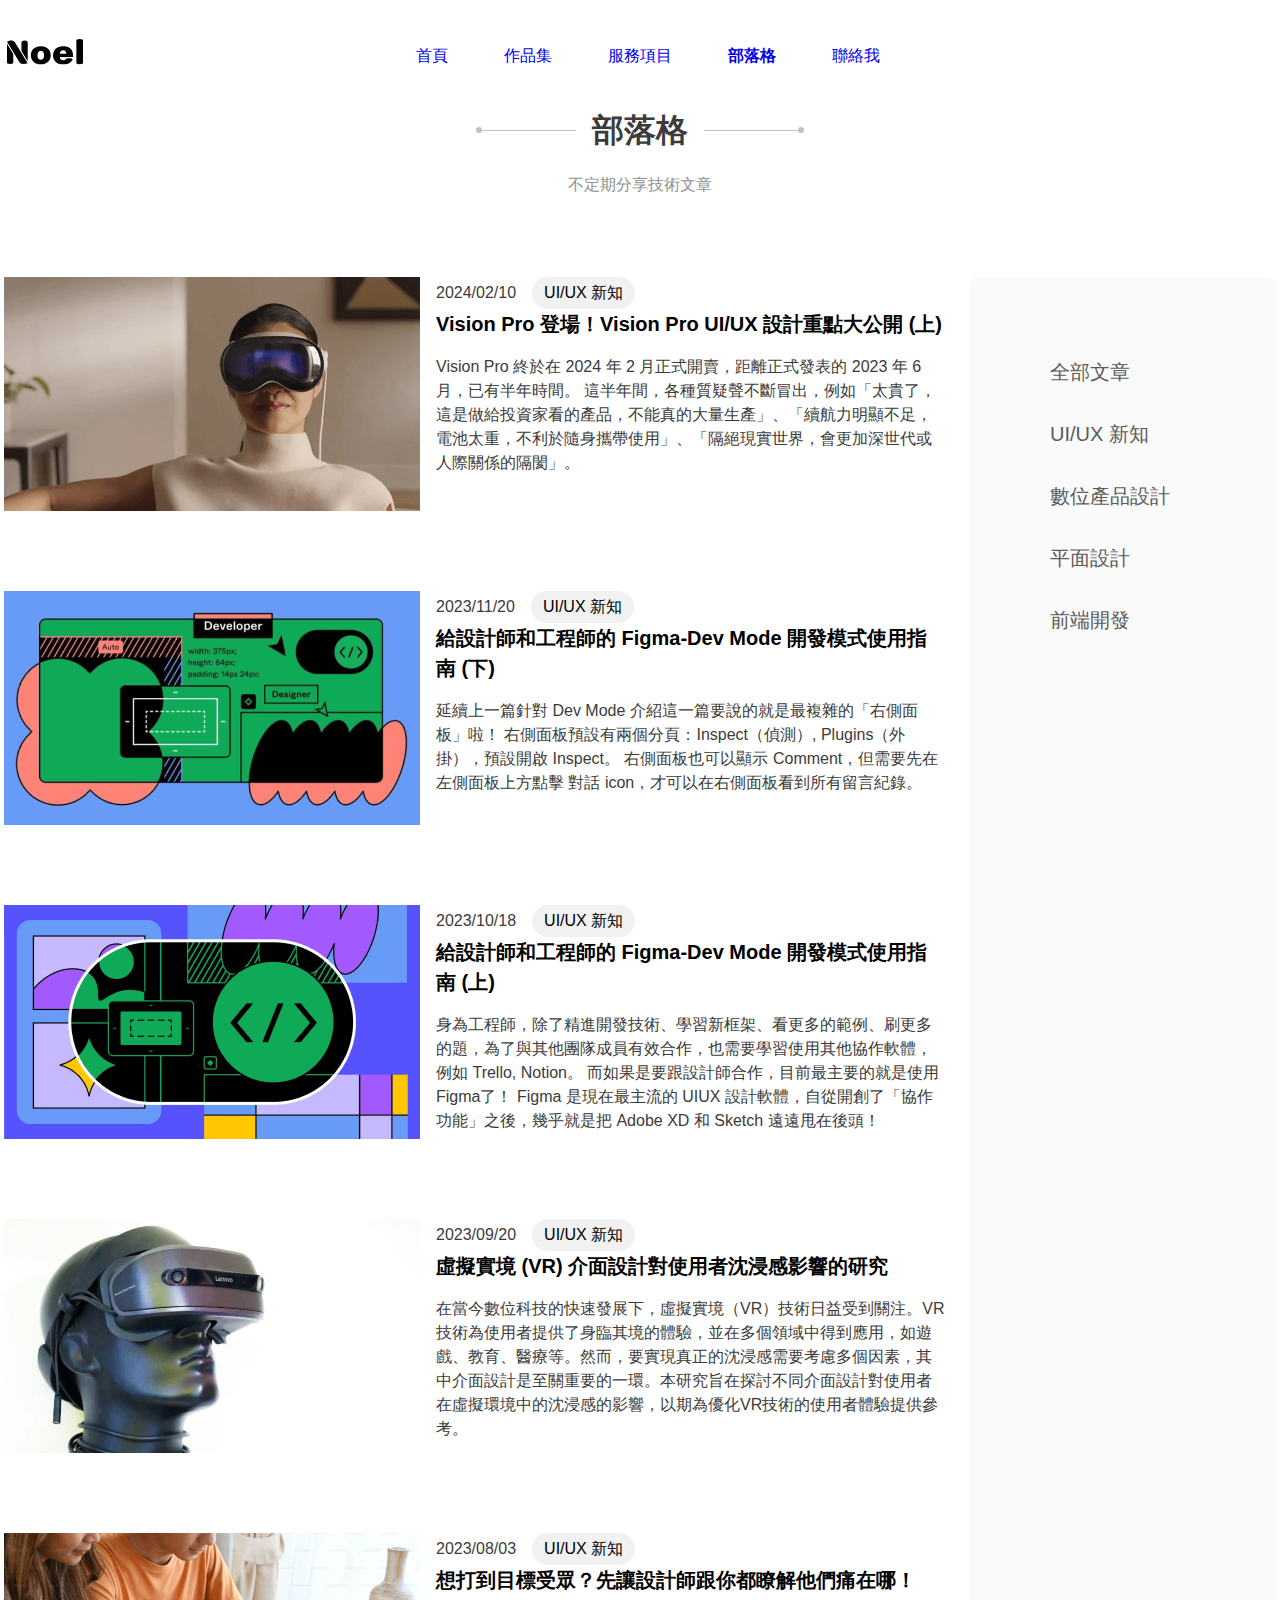
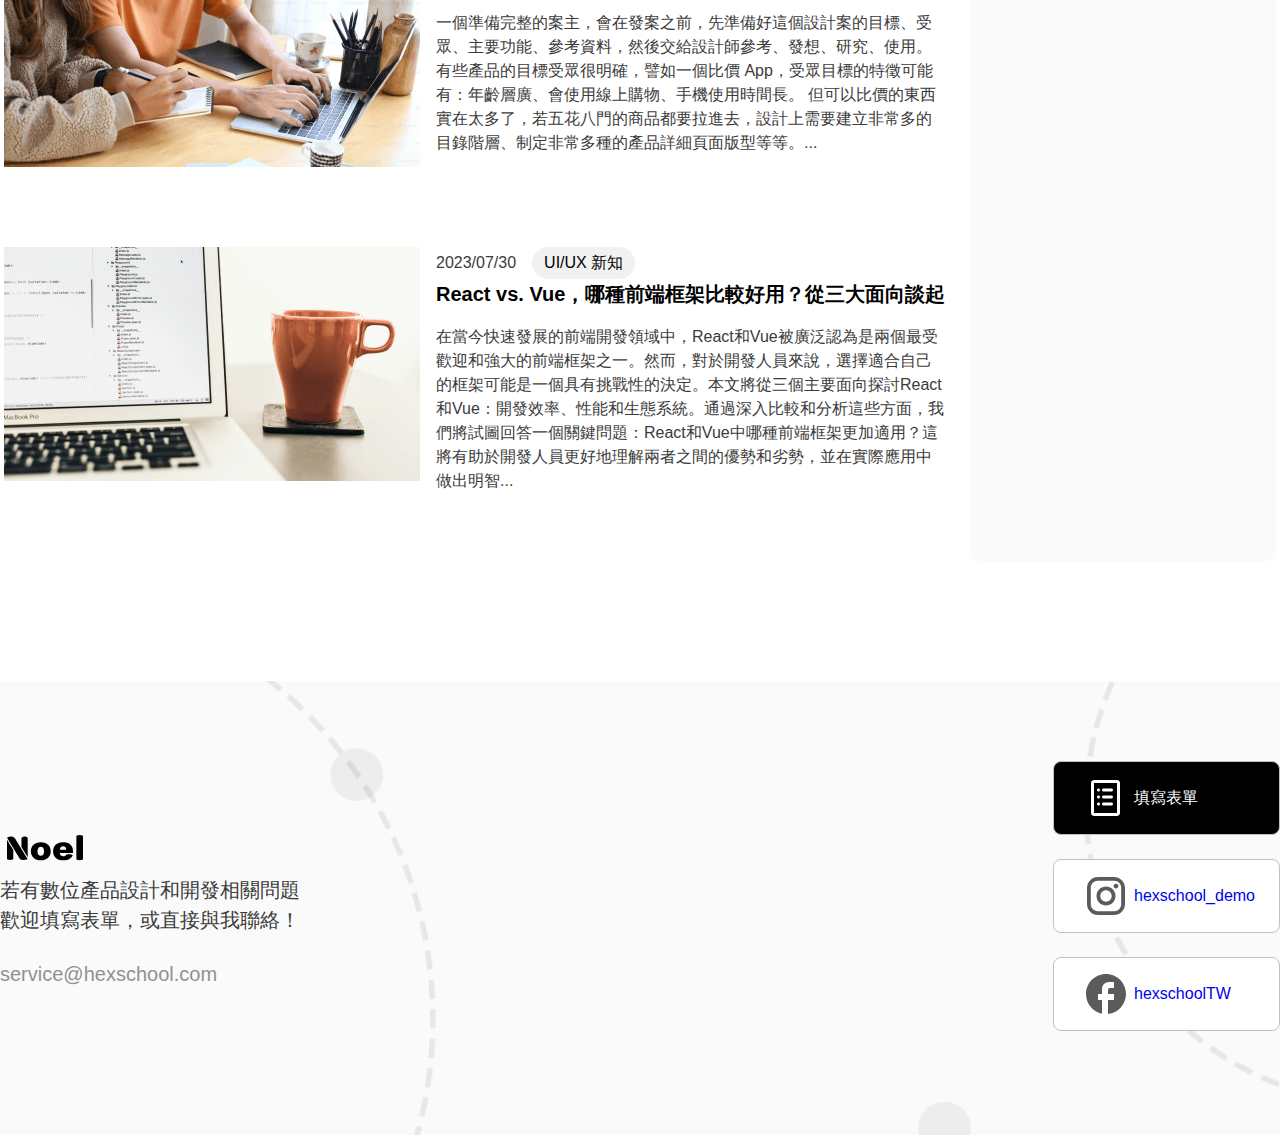
==== blog.html @ c7ad2900 "init" ====
<!DOCTYPE html>
<html lang="en">
  <head>
    <meta charset="UTF-8" />
    <meta name="viewport" content="width=device-width, initial-scale=1.0" />
    <link
      rel="stylesheet"
      href="https://fonts.googleapis.com/icon?family=Material+Icons"
    />
    <link rel="stylesheet" href="./styles/blog.css" />
    <title>2024 web camp</title>
  </head>
  <body>
    <header class="container">
      <nav class="navbar">
        <a class="logo" href="#"><img src="./images/logo.svg" alt="logo" /></a>
        <input type="checkbox" name="" id="menu-control" class="menu-control" />
        <label for="menu-control" class="menu-btn">
          <span class="material-icons menu-icon open">menu</span>
          <span class="material-icons menu-icon close">close</span>
        </label>

        <ul class="navbar-nav close">
          <li class="nav-item">
            <span class="border_corner border-corner-top-left"></span>
            <span class="border_corner border-corner-top-right"></span>
            <span class="border_corner border-corner-bottom-left"></span>
            <span class="border_corner border-corner-bottom-right"></span>
            <a id="navlink" class="nav-link" href="/">首頁</a>
          </li>
          <li class="nav-item">
            <span class="border_corner border-corner-top-left"></span>
            <span class="border_corner border-corner-top-right"></span>
            <span class="border_corner border-corner-bottom-left"></span>
            <span class="border_corner border-corner-bottom-right"></span>
            <a id="navlink" class="nav-link" href="/collection.html">作品集</a>
          </li>
          <li class="nav-item">
            <span class="border_corner border-corner-top-left"></span>
            <span class="border_corner border-corner-top-right"></span>
            <span class="border_corner border-corner-bottom-left"></span>
            <span class="border_corner border-corner-bottom-right"></span>
            <a id="navlink" class="nav-link" href="/services.html">服務項目</a>
          </li>
          <li class="nav-item">
            <span class="border_corner border-corner-top-left"></span>
            <span class="border_corner border-corner-top-right"></span>
            <span class="border_corner border-corner-bottom-left"></span>
            <span class="border_corner border-corner-bottom-right"></span>
            <a id="navlink" class="nav-link active" href="/blog.html">部落格</a>
          </li>
          <li class="nav-item">
            <span class="border_corner border-corner-top-left"></span>
            <span class="border_corner border-corner-top-right"></span>
            <span class="border_corner border-corner-bottom-left"></span>
            <span class="border_corner border-corner-bottom-right"></span>
            <a id="navlink" class="nav-link" href="/contact.html">聯絡我</a>
          </li>
        </ul>
      </nav>
    </header>
    <div class="container">
      <div class="blogTitle">
        <div class="title-lg">
          <div class="dot"></div>
          <div class="line94"></div>
          <h2>部落格</h2>
          <div class="line94"></div>
          <div class="dot"></div>
        </div>
        <p class="fs-6">不定期分享技術文章</p>
      </div>
      <div class="blogItem">
        <ul class="blogs">
          <li class="blogCard">
            <img src="/images/article-image1.png" alt="article1" />

            <div class="blogDesc">
              <div class="blogtag">
                <span class="fs-6">2024/02/10</span>
                <p class="tag">UI/UX 新知</p>
              </div>
              <div class="blogPaper">
                <h5>Vision Pro 登場！Vision Pro UI/UX 設計重點大公開 (上)</h5>
                <p class="fs-6">
                  Vision Pro 終於在 2024 年 2 月正式開賣，距離正式發表的 2023 年
                  6 月，已有半年時間。
                  這半年間，各種質疑聲不斷冒出，例如「太貴了，這是做給投資家看的產品，不能真的大量生產」、「續航力明顯不足，電池太重，不利於隨身攜帶使用」、「隔絕現實世界，會更加深世代或人際關係的隔閡」。
                </p>
              </div>
            </div>
          </li>
          <li class="blogCard">
            <img src="/images/article-image2.png" alt="article2" />
            <div class="blogDesc">
              <div class="blogtag">
                <span class="fs-6">2023/11/20</span>
                <p class="tag">UI/UX 新知</p>
              </div>
              <div class="blogPaper">
                <h5>給設計師和工程師的 Figma-Dev Mode 開發模式使用指南 (下)</h5>
                <p class="fs-6">
                  延續上一篇針對 Dev Mode
                  介紹這一篇要說的就是最複雜的「右側面板」啦！
                  右側面板預設有兩個分頁：Inspect（偵測）,
                  Plugins（外掛），預設開啟 Inspect。 右側面板也可以顯示
                  Comment，但需要先在左側面板上方點擊 對話
                  icon，才可以在右側面板看到所有留言紀錄。
                </p>
              </div>
            </div>
          </li>
          <li class="blogCard">
            <img src="/images/article-image3.png" alt="article3" />
            <div class="blogDesc">
              <div class="blogtag">
                <span class="fs-6">2023/10/18</span>
                <p class="tag">UI/UX 新知</p>
              </div>
              <div class="blogPaper">
                <h5>給設計師和工程師的 Figma-Dev Mode 開發模式使用指南 (上)</h5>
                <p class="fs-6">
                  身為工程師，除了精進開發技術、學習新框架、看更多的範例、刷更多的題，為了與其他團隊成員有效合作，也需要學習使用其他協作軟體，例如
                  Trello, Notion。 而如果是要跟設計師合作，目前最主要的就是使用
                  Figma了！ Figma 是現在最主流的 UIUX
                  設計軟體，自從開創了「協作功能」之後，幾乎就是把 Adobe XD 和
                  Sketch 遠遠甩在後頭！
                </p>
              </div>
            </div>
          </li>
          <li class="blogCard">
            <img src="/images/article-image4.png" alt="article-image4" />
            <div class="blogDesc">
              <div class="blogtag">
                <span class="fs-6">2023/09/20</span>
                <p class="tag">UI/UX 新知</p>
              </div>
              <div class="blogPaper">
                <h5>虛擬實境 (VR) 介面設計對使用者沈浸感影響的研究</h5>
                <p class="fs-6">
                  在當今數位科技的快速發展下，虛擬實境（VR）技術日益受到關注。VR技術為使用者提供了身臨其境的體驗，並在多個領域中得到應用，如遊戲、教育、醫療等。然而，要實現真正的沈浸感需要考慮多個因素，其中介面設計是至關重要的一環。本研究旨在探討不同介面設計對使用者在虛擬環境中的沈浸感的影響，以期為優化VR技術的使用者體驗提供參考。
                </p>
              </div>
            </div>
          </li>
          <li class="blogCard">
            <img src="/images/article-image5.png" alt="article-image5" />

            <div class="blogDesc">
              <div class="blogtag">
                <span class="fs-6">2023/08/03</span>
                <p class="tag">UI/UX 新知</p>
              </div>
              <div class="blogPaper">
                <h5>想打到目標受眾？先讓設計師跟你都瞭解他們痛在哪！</h5>
                <p class="fs-6">
                  一個準備完整的案主，會在發案之前，先準備好這個設計案的目標、受眾、主要功能、參考資料，然後交給設計師參考、發想、研究、使用。
                  有些產品的目標受眾很明確，譬如一個比價
                  App，受眾目標的特徵可能有：年齡層廣、會使用線上購物、手機使用時間長。
                  但可以比價的東西實在太多了，若五花八門的商品都要拉進去，設計上需要建立非常多的目錄階層、制定非常多種的產品詳細頁面版型等等。...
                </p>
              </div>
            </div>
          </li>
          <li class="blogCard">
            <img src="/images/article-image6.png" alt="article-image6" />

            <div class="blogDesc">
              <div class="blogtag">
                <span class="fs-6">2023/07/30</span>
                <p class="tag">UI/UX 新知</p>
              </div>
              <div class="blogPaper">
                <h5>React vs. Vue，哪種前端框架比較好用？從三大面向談起</h5>
                <p class="fs-6">
                  在當今快速發展的前端開發領域中，React和Vue被廣泛認為是兩個最受歡迎和強大的前端框架之一。然而，對於開發人員來說，選擇適合自己的框架可能是一個具有挑戰性的決定。本文將從三個主要面向探討React和Vue：開發效率、性能和生態系統。通過深入比較和分析這些方面，我們將試圖回答一個關鍵問題：React和Vue中哪種前端框架更加適用？這將有助於開發人員更好地理解兩者之間的優勢和劣勢，並在實際應用中做出明智...
                </p>
              </div>
            </div>
          </li>
        </ul>
        <ul class="blogmenu">
          <li class="fs-5 menutag"><a href="./">全部文章</a></li>
          <li class="fs-5 menutag"><a href="./">UI/UX 新知</a></li>
          <li class="fs-5 menutag"><a href="./">數位產品設計</a></li>
          <li class="fs-5 menutag"><a href="./">平面設計</a></li>
          <li class="fs-5 menutag"><a href="./">前端開發</a></li>
        </ul>
      </div>
    </div>
    <footer>
      <div class="footer-inner container">
        <div class="footerDesc">
          <a href="#"><img src="./images/logo.svg" alt="logo" /></a>
          <p class="fs-5">若有數位產品設計和開發相關問題</p>
          <p class="fs-5">歡迎填寫表單，或直接與我聯絡！</p>
          <p class="fs-5 footer-mail">service@hexschool.com</p>
        </div>
        <ul class="footerLink">
          <li>
            <a id="linkbtn" class="linkBtn active" href="#"
              ><img src="/images/icon/list.svg" alt="list" /><span
                >填寫表單</span
              ></a
            >
          </li>
          <li>
            <a id="linkbtn" class="linkBtn" href="#"
              ><img src="/images/icon/instagram.svg" alt="instagram" /><span
                >hexschool_demo</span
              ></a
            >
          </li>
          <li>
            <a id="linkbtn" class="linkBtn" href="#"
              ><img src="/images/icon/facebook.svg" alt="facebook" /><span
                >hexschoolTW</span
              ></a
            >
          </li>
        </ul>
      </div>
    </footer>

    <script src="https://code.jquery.com/jquery-3.6.4.min.js"></script>
    <script src="all.js"></script>
  </body>
</html>
---- styles/blog.css ----
@charset "UTF-8";
/* http://meyerweb.com/eric/tools/css/reset/ 
   v2.0 | 20110126
   License: none (public domain)
*/
html,
body,
div,
span,
applet,
object,
iframe,
h1,
h2,
h3,
h4,
h5,
h6,
p,
blockquote,
pre,
a,
abbr,
acronym,
address,
big,
cite,
code,
del,
dfn,
em,
img,
ins,
kbd,
q,
s,
samp,
small,
strike,
strong,
sub,
sup,
tt,
var,
b,
u,
i,
center,
dl,
dt,
dd,
ol,
ul,
li,
fieldset,
form,
label,
legend,
table,
caption,
tbody,
tfoot,
thead,
tr,
th,
td,
article,
aside,
canvas,
details,
embed,
figure,
figcaption,
footer,
header,
hgroup,
menu,
nav,
output,
ruby,
section,
summary,
time,
mark,
audio,
video {
  margin: 0;
  padding: 0;
  border: 0;
  font-size: 100%;
  font: inherit;
  vertical-align: baseline;
}

/* HTML5 display-role reset for older browsers */
article,
aside,
details,
figcaption,
figure,
footer,
header,
hgroup,
menu,
nav,
section {
  display: block;
}

body {
  line-height: 1;
}

ol,
ul {
  list-style: none;
}

blockquote,
q {
  quotes: none;
}

blockquote:before,
blockquote:after,
q:before,
q:after {
  content: "";
  content: none;
}

table {
  border-collapse: collapse;
  border-spacing: 0;
}

/* rwd img css, 可以當作是CSS Reset 其中一個*/
img {
  max-width: 100%;
  height: auto;
}

/* 全域 border box */
*,
*::before,
*::after {
  box-sizing: border-box;
}

body {
  font-family: "Noto Sans", sans-serif;
  line-height: 1.5;
}

*,
*::before,
*::after {
  box-sizing: border-box;
}

.container {
  max-width: 1296px;
  margin: 0 auto;
}

a {
  text-decoration: none;
}

h2 {
  font-size: 32px;
  line-height: 38.4px;
  color: #3b3b3b;
  font-weight: 600;
}

h3 {
  font-size: 28px;
  line-height: 33.6px;
  font-weight: 700;
}

h4 {
  font-size: 24px;
  line-height: 28.8px;
  font-weight: 400;
}

h5 {
  font-size: 20px;
  line-height: 24x;
  font-weight: 600;
}

.fs-4 {
  font-size: 24px;
  font-weight: 400;
  line-height: 36px;
}

.fs-5 {
  font-size: 20px;
  line-height: 30px;
  color: #5b5b5b;
}

.fs-6 {
  font-size: 16px;
  line-height: 24px;
  color: #3b3b3b;
}

/* Text decorate */
.mark {
  background-color: #ffffff;
  background-image: url("/images/icon/mark.png");
  background-repeat: no-repeat;
  background-position: bottom;
  background-size: contain;
}

/* 線條和逗點 */
.dot {
  background-color: #c1c1c1;
  width: 6px;
  height: 6px;
  border-radius: 50%;
}

.dot12 {
  background-color: #e9e9e9;
  width: 12px;
  height: 12px;
  border-radius: 50%;
}

.line94 {
  background-color: #c1c1c1;
  width: 94px;
  height: 1px;
}

.line45 {
  background-color: #c1c1c1;
  width: 24px;
  height: 2px;
}

.line46 {
  background-color: #c1c1c1;
  width: 41px;
  height: 1px;
}

.line47 {
  background-color: #1e1e1e;
  width: 80px;
  height: 2px;
}

.title-lg {
  display: flex;
  align-items: center;
  justify-content: center;
  margin: 0px 0px 80px 0px;
}
.title-lg h2 {
  padding: 0px 16px 0px 16px;
}

.tag {
  background-color: #ffffff;
  border-radius: 16px;
  padding: 4px 12px 4px 12px;
}

@media (max-width: 767px) {
  .tag {
    background-color: #f1f1f1;
  }
}
body {
  font-family: "Noto Sans", sans-serif;
  line-height: 1.5;
}

*,
*::before,
*::after {
  box-sizing: border-box;
}

.container {
  max-width: 1296px;
  margin: 0 auto;
}

a {
  text-decoration: none;
}

h2 {
  font-size: 32px;
  line-height: 38.4px;
  color: #3b3b3b;
  font-weight: 600;
}

h3 {
  font-size: 28px;
  line-height: 33.6px;
  font-weight: 700;
}

h4 {
  font-size: 24px;
  line-height: 28.8px;
  font-weight: 400;
}

h5 {
  font-size: 20px;
  line-height: 24x;
  font-weight: 600;
}

.fs-4 {
  font-size: 24px;
  font-weight: 400;
  line-height: 36px;
}

.fs-5 {
  font-size: 20px;
  line-height: 30px;
  color: #5b5b5b;
}

.fs-6 {
  font-size: 16px;
  line-height: 24px;
  color: #3b3b3b;
}

/* Text decorate */
.mark {
  background-color: #ffffff;
  background-image: url("/images/icon/mark.png");
  background-repeat: no-repeat;
  background-position: bottom;
  background-size: contain;
}

/* 線條和逗點 */
.dot {
  background-color: #c1c1c1;
  width: 6px;
  height: 6px;
  border-radius: 50%;
}

.dot12 {
  background-color: #e9e9e9;
  width: 12px;
  height: 12px;
  border-radius: 50%;
}

.line94 {
  background-color: #c1c1c1;
  width: 94px;
  height: 1px;
}

.line45 {
  background-color: #c1c1c1;
  width: 24px;
  height: 2px;
}

.line46 {
  background-color: #c1c1c1;
  width: 41px;
  height: 1px;
}

.line47 {
  background-color: #1e1e1e;
  width: 80px;
  height: 2px;
}

.title-lg {
  display: flex;
  align-items: center;
  justify-content: center;
  margin: 0px 0px 80px 0px;
}
.title-lg h2 {
  padding: 0px 16px 0px 16px;
}

.tag {
  background-color: #ffffff;
  border-radius: 16px;
  padding: 4px 12px 4px 12px;
}

@media (max-width: 767px) {
  .tag {
    background-color: #f1f1f1;
  }
}
/* header */
header {
  padding: 32px 0px;
  border-bottom: 1px;
  border-color: #f1f1f1;
}

nav {
  display: flex;
  justify-content: flex-start;
  align-items: center;
  position: relative;
}
nav .logo {
  margin-right: 318px;
}

.navbar-nav {
  display: flex;
  align-items: center;
  gap: 40px;
}

.nav-item {
  display: inline-block;
  text-align: center;
  position: relative;
}

.border_corner {
  position: absolute;
  width: 8px;
  height: 8px;
  opacity: 0;
}

.border-corner-top-left {
  border-top: 1px solid #919191;
  border-left: 1px solid #919191;
  left: 0px;
  top: 0px;
}

.border-corner-top-right {
  border-top: 1px solid #919191;
  border-right: 1px solid #919191;
  top: 0px;
  right: 0px;
}

.border-corner-bottom-left {
  left: 0px;
  bottom: 0px;
  border-bottom: 1px solid #919191;
  border-left: 1px solid #919191;
}

.border-corner-bottom-right {
  border-bottom: 1px solid #919191;
  border-right: 1px solid #919191;
  right: 0px;
  bottom: 0px;
}

.nav-item:hover .border_corner {
  opacity: 1;
}

.nav-link {
  display: block;
  text-decoration: none;
  padding: 4px 8px;
}

.nav-link.active {
  border: 1px #f1f1f1;
  font-weight: 600;
}

.menu-btn {
  display: none;
  cursor: pointer;
}

.menu-btn .menu-icon {
  display: none;
}

.menu-control:checked + .menu-btn .open {
  display: none;
}

.menu-control:checked + .menu-btn .close {
  display: inline;
}

.menu-control:not(:checked) + .menu-btn .open {
  display: inline;
}

.menu-control:not(:checked) + .menu-btn .close {
  display: none;
}

.menu-control {
  display: none;
}

@media (max-width: 767px) {
  header {
    padding: 8px 12px;
  }
  nav {
    flex-wrap: wrap;
    justify-content: space-between;
  }
  .navbar-nav {
    position: absolute;
    top: 44px;
    flex-direction: column;
    width: 100%;
    display: block;
    text-align: center;
    background-color: #fff;
    z-index: 1;
  }
  .navbar-nav .nav-item .nav-link {
    display: inline-block;
    font-size: 20px;
    text-decoration: none;
    color: #000;
    padding: 4px 8px;
    position: relative;
  }
  ul.navbar-nav.close {
    display: none;
  }
  .menu-btn {
    display: block;
  }
  .menu {
    display: none;
  }
  .menu-control:checked ~ .navbar-nav {
    display: flex;
    width: 100%;
    flex-direction: column;
    align-items: center;
  }
}
body {
  font-family: "Noto Sans", sans-serif;
  line-height: 1.5;
}

*,
*::before,
*::after {
  box-sizing: border-box;
}

.container {
  max-width: 1296px;
  margin: 0 auto;
}

a {
  text-decoration: none;
}

h2 {
  font-size: 32px;
  line-height: 38.4px;
  color: #3b3b3b;
  font-weight: 600;
}

h3 {
  font-size: 28px;
  line-height: 33.6px;
  font-weight: 700;
}

h4 {
  font-size: 24px;
  line-height: 28.8px;
  font-weight: 400;
}

h5 {
  font-size: 20px;
  line-height: 24x;
  font-weight: 600;
}

.fs-4 {
  font-size: 24px;
  font-weight: 400;
  line-height: 36px;
}

.fs-5 {
  font-size: 20px;
  line-height: 30px;
  color: #5b5b5b;
}

.fs-6 {
  font-size: 16px;
  line-height: 24px;
  color: #3b3b3b;
}

/* Text decorate */
.mark {
  background-color: #ffffff;
  background-image: url("/images/icon/mark.png");
  background-repeat: no-repeat;
  background-position: bottom;
  background-size: contain;
}

/* 線條和逗點 */
.dot {
  background-color: #c1c1c1;
  width: 6px;
  height: 6px;
  border-radius: 50%;
}

.dot12 {
  background-color: #e9e9e9;
  width: 12px;
  height: 12px;
  border-radius: 50%;
}

.line94 {
  background-color: #c1c1c1;
  width: 94px;
  height: 1px;
}

.line45 {
  background-color: #c1c1c1;
  width: 24px;
  height: 2px;
}

.line46 {
  background-color: #c1c1c1;
  width: 41px;
  height: 1px;
}

.line47 {
  background-color: #1e1e1e;
  width: 80px;
  height: 2px;
}

.title-lg {
  display: flex;
  align-items: center;
  justify-content: center;
  margin: 0px 0px 80px 0px;
}
.title-lg h2 {
  padding: 0px 16px 0px 16px;
}

.tag {
  background-color: #ffffff;
  border-radius: 16px;
  padding: 4px 12px 4px 12px;
}

@media (max-width: 767px) {
  .tag {
    background-color: #f1f1f1;
  }
}
/* footer */
footer {
  background-image: linear-gradient(rgba(250, 250, 250, 0), rgba(250, 250, 250, 0)), url("/images/footer-bg-lg.png");
  background-size: cover;
  background-repeat: no-repeat;
  background-position: center center;
}

.footer-inner {
  display: flex;
  justify-content: space-between;
  align-items: center;
  padding: 80px 0px;
}

.footerDesc a {
  margin-bottom: 24px;
}
.footerDesc p {
  color: #3b3b3b;
}
.footerDesc .footer-mail {
  padding-top: 24px;
  color: #919191;
}

.footerLink {
  display: flex;
  flex-direction: column;
}
.footerLink li {
  margin-bottom: 24px;
}

.linkBtn {
  padding: 8px 24px 8px 24px;
  border-radius: 8px;
  background-color: #ffffff;
  border: 1px solid #c1c1c1;
  text-align: center;
  text-decoration: none;
  display: flex;
  flex-direction: row;
  align-items: center;
}

.linkBtn.active,
.linkBtn.active:hover {
  background-color: #000000;
  color: white;
}

@media (max-width: 767px) {
  footer {
    background-image: linear-gradient(rgba(250, 250, 250, 0), rgba(250, 250, 250, 0)), url("/images/footer-bg-sm.png");
    background-size: cover;
    background-repeat: no-repeat;
    background-position: center center;
  }
  .footer-inner {
    display: flex;
    flex-direction: column;
    justify-content: flex-start;
    align-items: center;
    padding: 40px 12px 0px 12px;
  }
  .footerDesc {
    text-align: center;
    margin-bottom: 40px;
  }
  .linkBtn {
    padding: 8px 24px 8px 24px;
  }
}
.blogTitle {
  display: flex;
  flex-direction: column;
  align-items: center;
  justify-content: center;
  margin-bottom: 80px;
}
.blogTitle .title-lg {
  margin-bottom: 24px;
}
.blogTitle p {
  color: #919191;
}

.blogItem {
  display: flex;
  justify-content: center;
  margin-bottom: 120px;
}

.blogs {
  width: 966px;
  padding-right: 24px;
}

.blogmenu {
  width: 306px;
  background: #fafafa;
  padding: 80px 0px 0px 80px;
  border-radius: 8px;
  gap: 32px;
}
.blogmenu .memuall {
  color: #1e1e1e;
}
.blogmenu .menutag {
  padding-bottom: 32px;
}
.blogmenu a {
  color: #5b5b5b;
  padding-bottom: 4px;
}
.blogmenu a:hover {
  color: #1e1e1e;
  border-bottom: 1px solid #1e1e1e;
}

.blogCard {
  display: flex;
  margin-bottom: 64px;
}
.blogCard img {
  margin-bottom: 16px;
}
.blogCard .blogDesc {
  padding-left: 16px;
}
.blogCard .blogDesc .blogtag {
  display: flex;
  align-items: center;
}
.blogCard .blogDesc .blogtag .tag {
  background: #f1f1f1;
  margin-left: 16px;
}

.blogPaper h5 {
  margin-bottom: 16px;
}

@media (max-width: 767px) {
  .blogItem {
    flex-direction: column-reverse;
    margin: 0px 34.5px;
  }
  .blogmenu {
    width: 100%;
    display: flex;
    padding: 20px 0px 24px 12px;
    overflow-x: scroll;
    white-space: nowrap;
    line-height: 1.2;
  }
  .blogmenu li {
    padding-right: 32px;
  }
  .blogmenu::-webkit-scrollbar {
    display: none;
  }
  .blogs {
    width: 100%;
  }
  .blogCard {
    flex-direction: column;
    margin-bottom: 40px;
  }
  .blogCard .blogDesc {
    padding: 0px 8px;
  }
  .blogCard .blogDesc .blogtag {
    justify-content: space-between;
    margin-bottom: 16px;
  }
  .blogPaper h5 {
    margin-bottom: 12px;
  }
}/*# sourceMappingURL=blog.css.map */
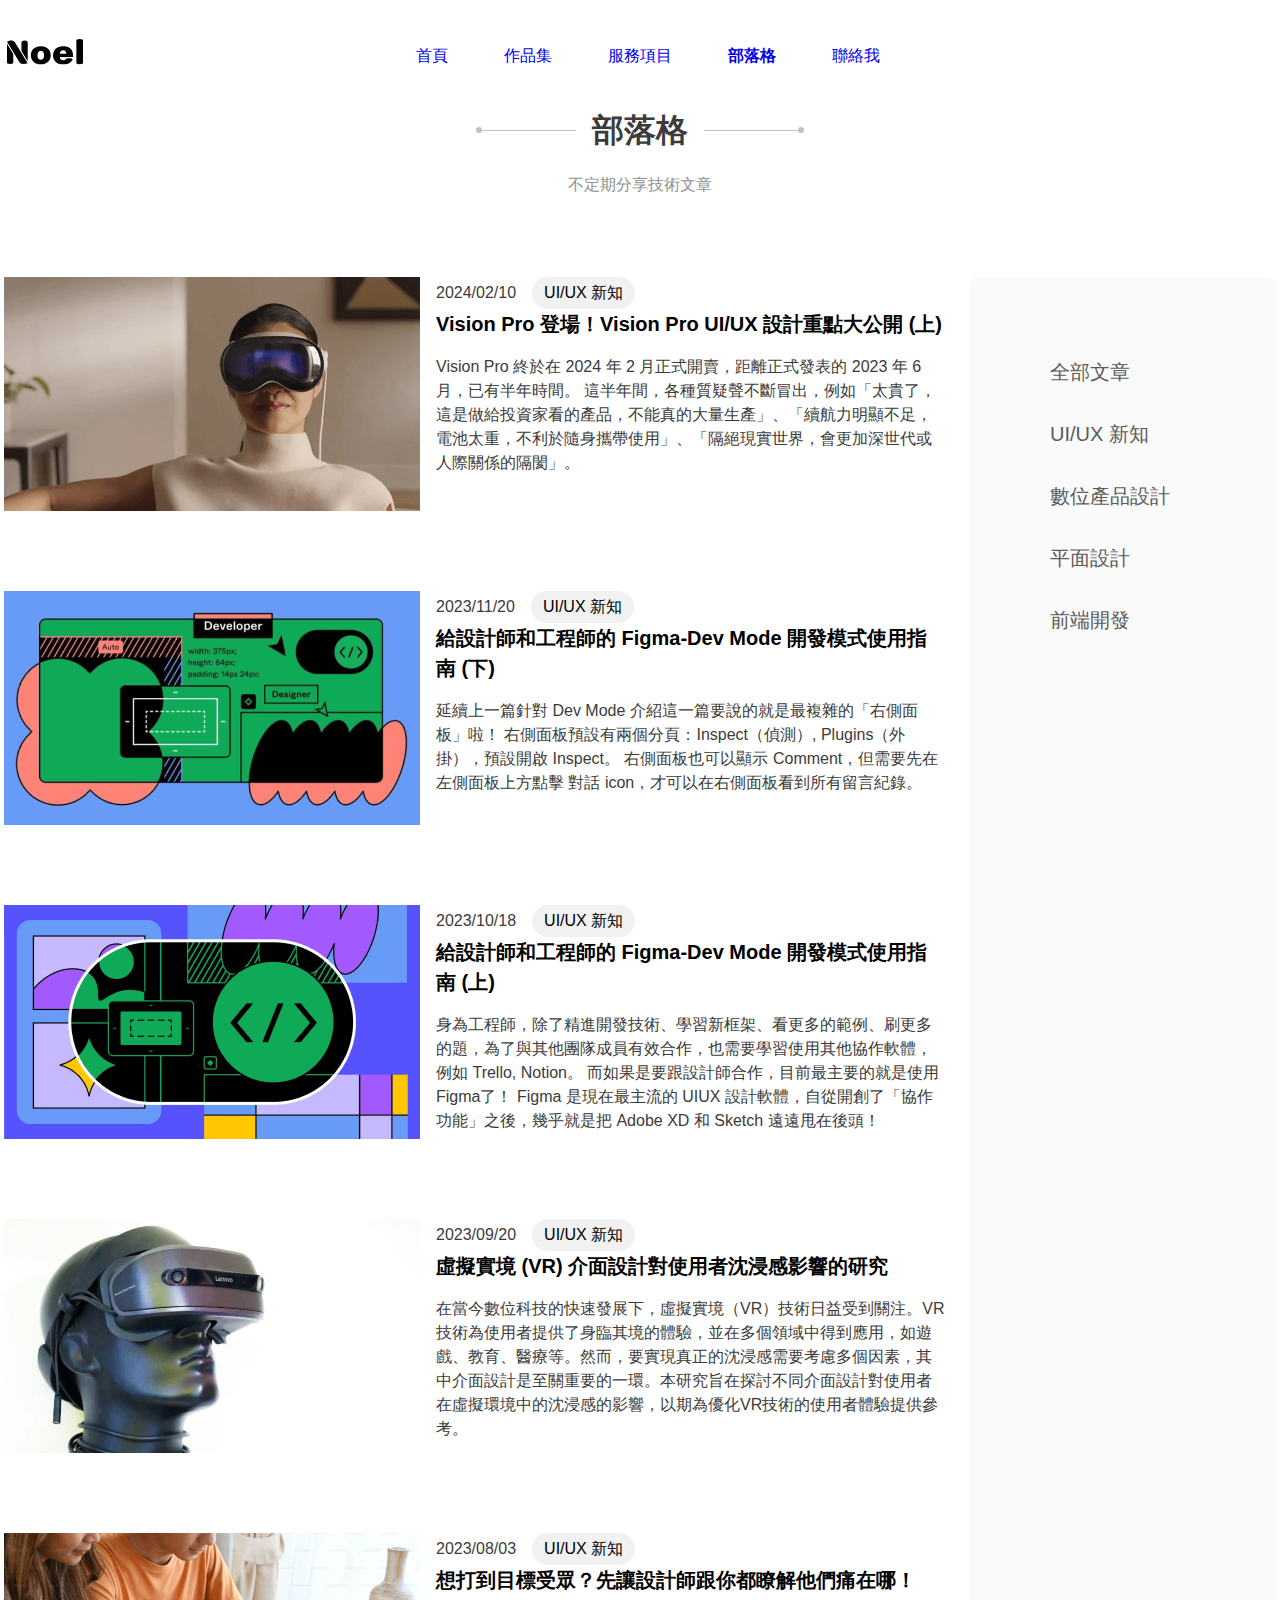
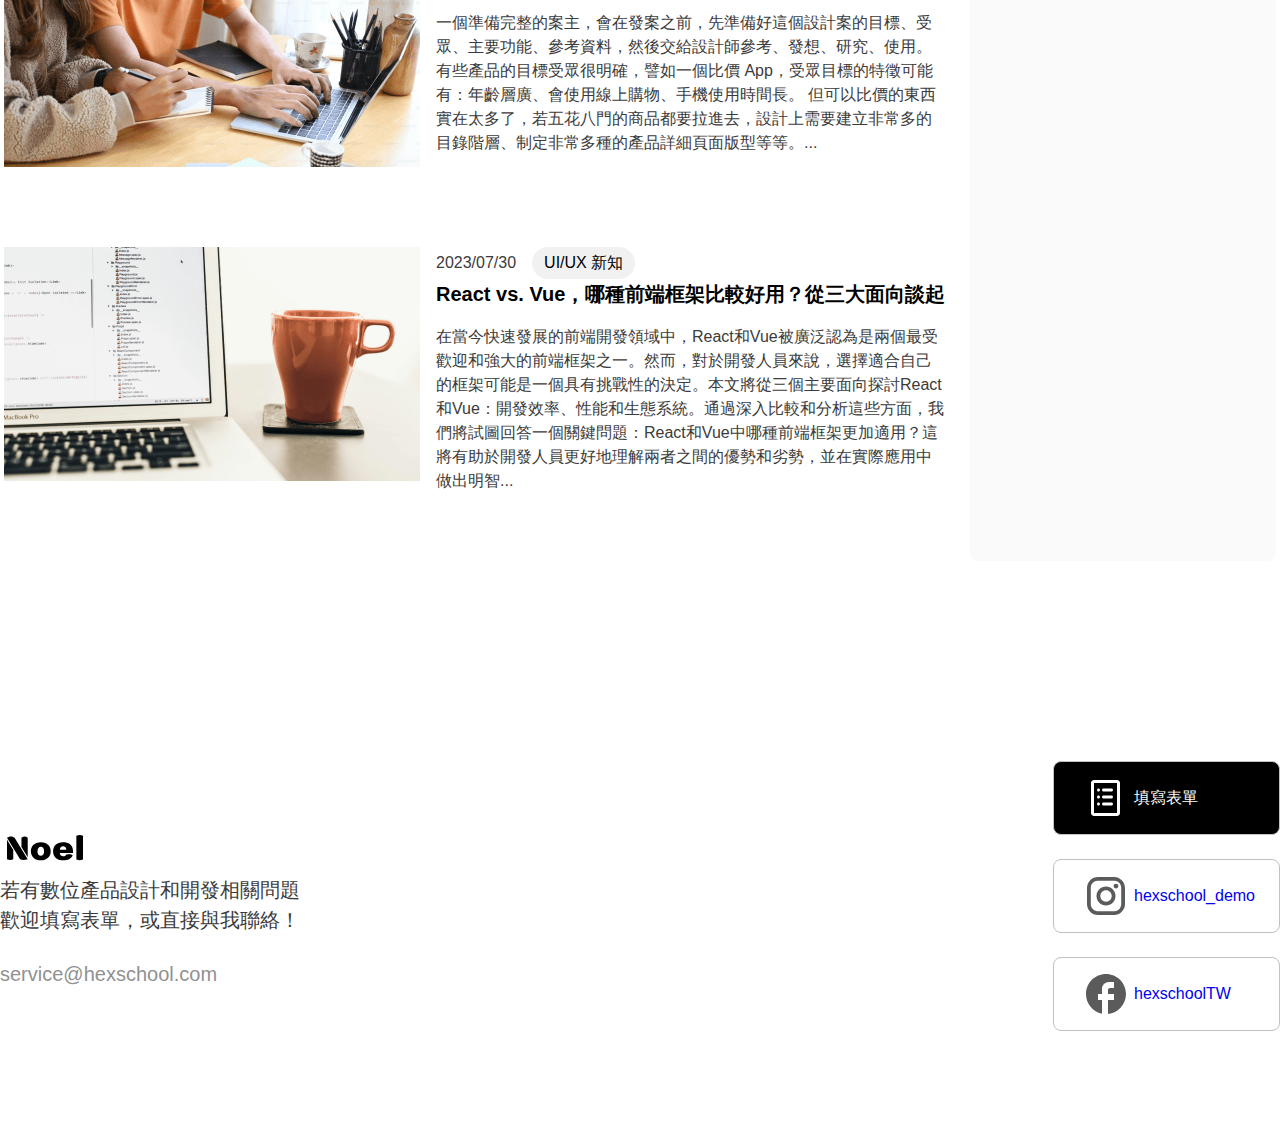
==== commit 3f6ee09e: "路徑處理" ====
--- a/blog.html
+++ b/blog.html
@@ -26,35 +26,37 @@
             <span class="border_corner border-corner-top-right"></span>
             <span class="border_corner border-corner-bottom-left"></span>
             <span class="border_corner border-corner-bottom-right"></span>
-            <a id="navlink" class="nav-link" href="/">首頁</a>
-          </li>
-          <li class="nav-item">
-            <span class="border_corner border-corner-top-left"></span>
-            <span class="border_corner border-corner-top-right"></span>
-            <span class="border_corner border-corner-bottom-left"></span>
-            <span class="border_corner border-corner-bottom-right"></span>
-            <a id="navlink" class="nav-link" href="/collection.html">作品集</a>
-          </li>
-          <li class="nav-item">
-            <span class="border_corner border-corner-top-left"></span>
-            <span class="border_corner border-corner-top-right"></span>
-            <span class="border_corner border-corner-bottom-left"></span>
-            <span class="border_corner border-corner-bottom-right"></span>
-            <a id="navlink" class="nav-link" href="/services.html">服務項目</a>
-          </li>
-          <li class="nav-item">
-            <span class="border_corner border-corner-top-left"></span>
-            <span class="border_corner border-corner-top-right"></span>
-            <span class="border_corner border-corner-bottom-left"></span>
-            <span class="border_corner border-corner-bottom-right"></span>
-            <a id="navlink" class="nav-link active" href="/blog.html">部落格</a>
-          </li>
-          <li class="nav-item">
-            <span class="border_corner border-corner-top-left"></span>
-            <span class="border_corner border-corner-top-right"></span>
-            <span class="border_corner border-corner-bottom-left"></span>
-            <span class="border_corner border-corner-bottom-right"></span>
-            <a id="navlink" class="nav-link" href="/contact.html">聯絡我</a>
+            <a id="navlink" class="nav-link" href="./index.html">首頁</a>
+          </li>
+          <li class="nav-item">
+            <span class="border_corner border-corner-top-left"></span>
+            <span class="border_corner border-corner-top-right"></span>
+            <span class="border_corner border-corner-bottom-left"></span>
+            <span class="border_corner border-corner-bottom-right"></span>
+            <a id="navlink" class="nav-link" href="./collection.html">作品集</a>
+          </li>
+          <li class="nav-item">
+            <span class="border_corner border-corner-top-left"></span>
+            <span class="border_corner border-corner-top-right"></span>
+            <span class="border_corner border-corner-bottom-left"></span>
+            <span class="border_corner border-corner-bottom-right"></span>
+            <a id="navlink" class="nav-link" href="./services.html">服務項目</a>
+          </li>
+          <li class="nav-item">
+            <span class="border_corner border-corner-top-left"></span>
+            <span class="border_corner border-corner-top-right"></span>
+            <span class="border_corner border-corner-bottom-left"></span>
+            <span class="border_corner border-corner-bottom-right"></span>
+            <a id="navlink" class="nav-link active" href="./blog.html"
+              >部落格</a
+            >
+          </li>
+          <li class="nav-item">
+            <span class="border_corner border-corner-top-left"></span>
+            <span class="border_corner border-corner-top-right"></span>
+            <span class="border_corner border-corner-bottom-left"></span>
+            <span class="border_corner border-corner-bottom-right"></span>
+            <a id="navlink" class="nav-link" href="./contact.html">聯絡我</a>
           </li>
         </ul>
       </nav>
@@ -73,7 +75,7 @@
       <div class="blogItem">
         <ul class="blogs">
           <li class="blogCard">
-            <img src="/images/article-image1.png" alt="article1" />
+            <img src="./images/article-image1.png" alt="article1" />
 
             <div class="blogDesc">
               <div class="blogtag">
@@ -91,7 +93,7 @@
             </div>
           </li>
           <li class="blogCard">
-            <img src="/images/article-image2.png" alt="article2" />
+            <img src="./images/article-image2.png" alt="article2" />
             <div class="blogDesc">
               <div class="blogtag">
                 <span class="fs-6">2023/11/20</span>
@@ -111,7 +113,7 @@
             </div>
           </li>
           <li class="blogCard">
-            <img src="/images/article-image3.png" alt="article3" />
+            <img src="./images/article-image3.png" alt="article3" />
             <div class="blogDesc">
               <div class="blogtag">
                 <span class="fs-6">2023/10/18</span>
@@ -130,7 +132,7 @@
             </div>
           </li>
           <li class="blogCard">
-            <img src="/images/article-image4.png" alt="article-image4" />
+            <img src="./images/article-image4.png" alt="article-image4" />
             <div class="blogDesc">
               <div class="blogtag">
                 <span class="fs-6">2023/09/20</span>
@@ -145,7 +147,7 @@
             </div>
           </li>
           <li class="blogCard">
-            <img src="/images/article-image5.png" alt="article-image5" />
+            <img src="./images/article-image5.png" alt="article-image5" />
 
             <div class="blogDesc">
               <div class="blogtag">
@@ -164,7 +166,7 @@
             </div>
           </li>
           <li class="blogCard">
-            <img src="/images/article-image6.png" alt="article-image6" />
+            <img src="./images/article-image6.png" alt="article-image6" />
 
             <div class="blogDesc">
               <div class="blogtag">
@@ -200,21 +202,21 @@
         <ul class="footerLink">
           <li>
             <a id="linkbtn" class="linkBtn active" href="#"
-              ><img src="/images/icon/list.svg" alt="list" /><span
+              ><img src="./images/icon/list.svg" alt="list" /><span
                 >填寫表單</span
               ></a
             >
           </li>
           <li>
             <a id="linkbtn" class="linkBtn" href="#"
-              ><img src="/images/icon/instagram.svg" alt="instagram" /><span
+              ><img src="./images/icon/instagram.svg" alt="instagram" /><span
                 >hexschool_demo</span
               ></a
             >
           </li>
           <li>
             <a id="linkbtn" class="linkBtn" href="#"
-              ><img src="/images/icon/facebook.svg" alt="facebook" /><span
+              ><img src="./images/icon/facebook.svg" alt="facebook" /><span
                 >hexschoolTW</span
               ></a
             >
--- a/styles/blog.css
+++ b/styles/blog.css
@@ -213,7 +213,7 @@
 /* Text decorate */
 .mark {
   background-color: #ffffff;
-  background-image: url("/images/icon/mark.png");
+  background-image: url("./images/icon/mark.png");
   background-repeat: no-repeat;
   background-position: bottom;
   background-size: contain;
@@ -345,7 +345,7 @@
 /* Text decorate */
 .mark {
   background-color: #ffffff;
-  background-image: url("/images/icon/mark.png");
+  background-image: url("./images/icon/mark.png");
   background-repeat: no-repeat;
   background-position: bottom;
   background-size: contain;
@@ -627,7 +627,7 @@
 /* Text decorate */
 .mark {
   background-color: #ffffff;
-  background-image: url("/images/icon/mark.png");
+  background-image: url("./images/icon/mark.png");
   background-repeat: no-repeat;
   background-position: bottom;
   background-size: contain;
@@ -695,7 +695,7 @@
 }
 /* footer */
 footer {
-  background-image: linear-gradient(rgba(250, 250, 250, 0), rgba(250, 250, 250, 0)), url("/images/footer-bg-lg.png");
+  background-image: linear-gradient(rgba(250, 250, 250, 0), rgba(250, 250, 250, 0)), url("./images/footer-bg-lg.png");
   background-size: cover;
   background-repeat: no-repeat;
   background-position: center center;
@@ -747,7 +747,7 @@
 
 @media (max-width: 767px) {
   footer {
-    background-image: linear-gradient(rgba(250, 250, 250, 0), rgba(250, 250, 250, 0)), url("/images/footer-bg-sm.png");
+    background-image: linear-gradient(rgba(250, 250, 250, 0), rgba(250, 250, 250, 0)), url("./images/footer-bg-sm.png");
     background-size: cover;
     background-repeat: no-repeat;
     background-position: center center;
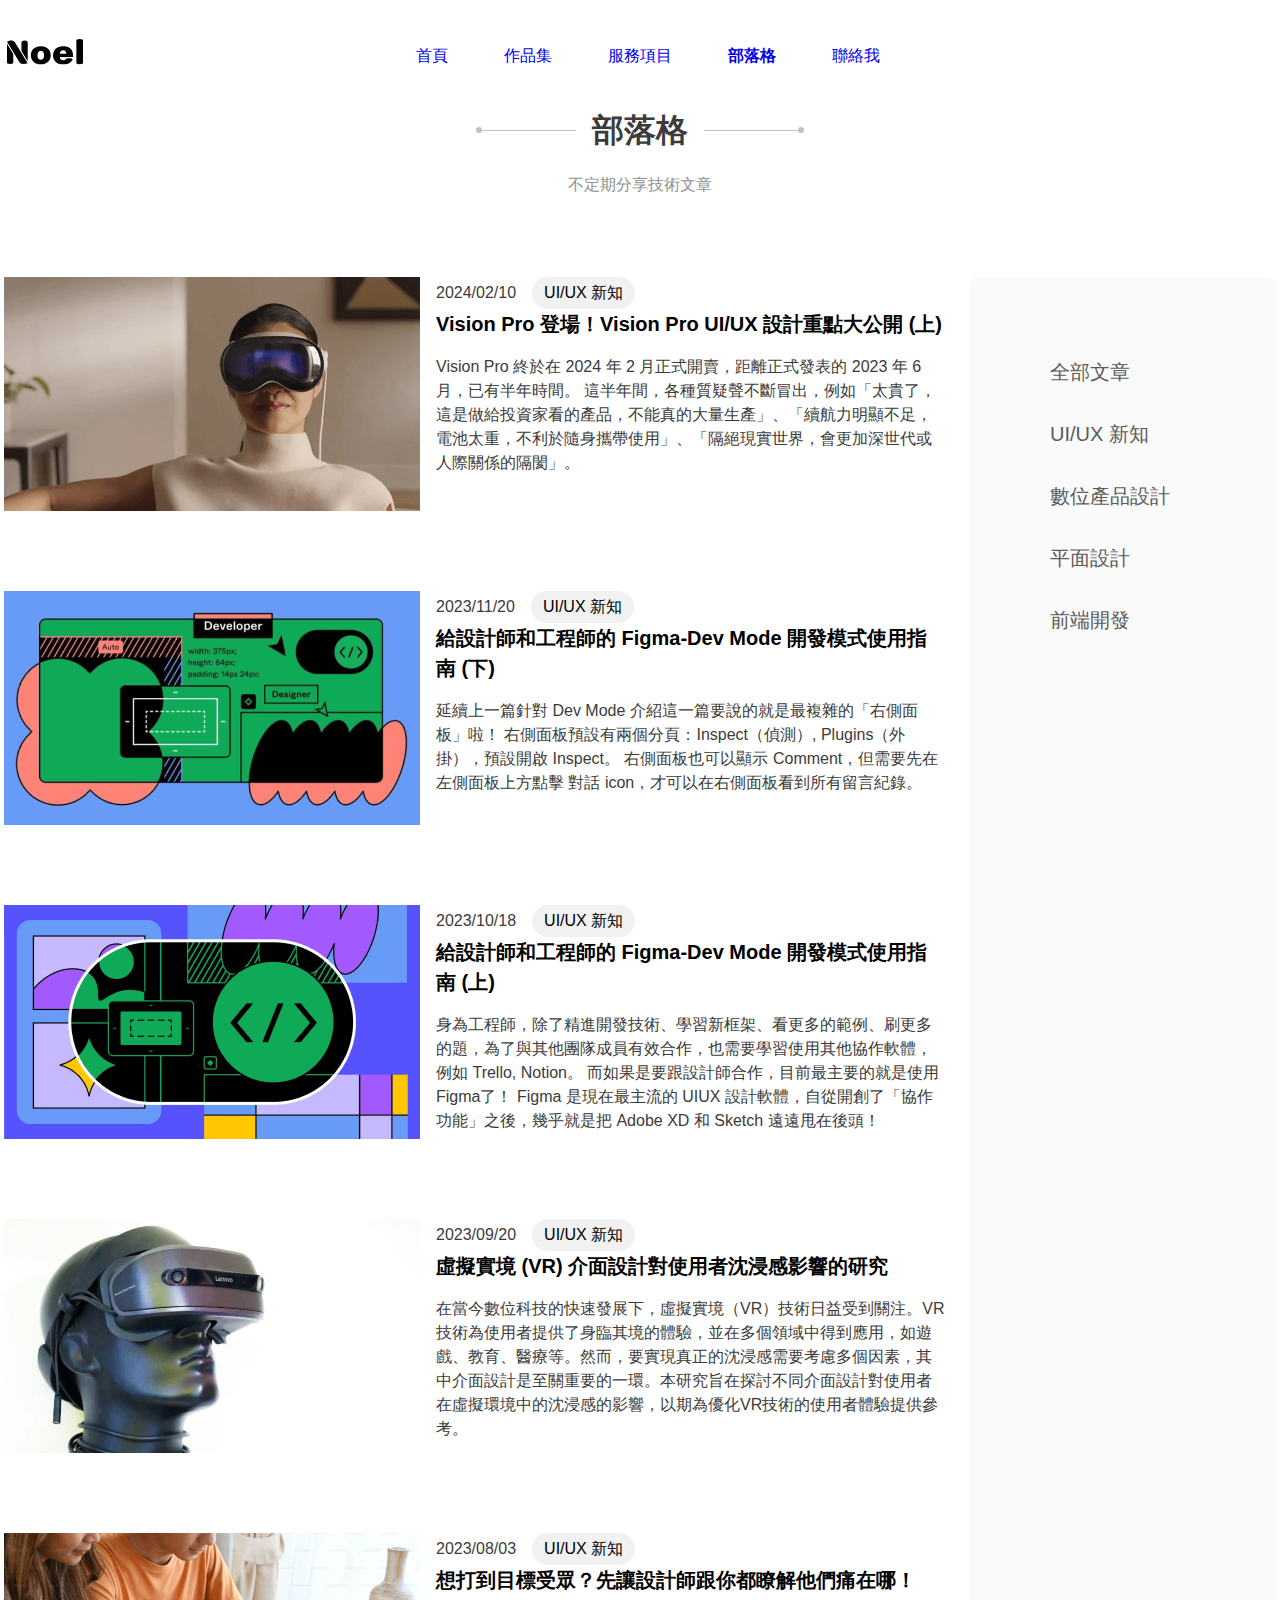
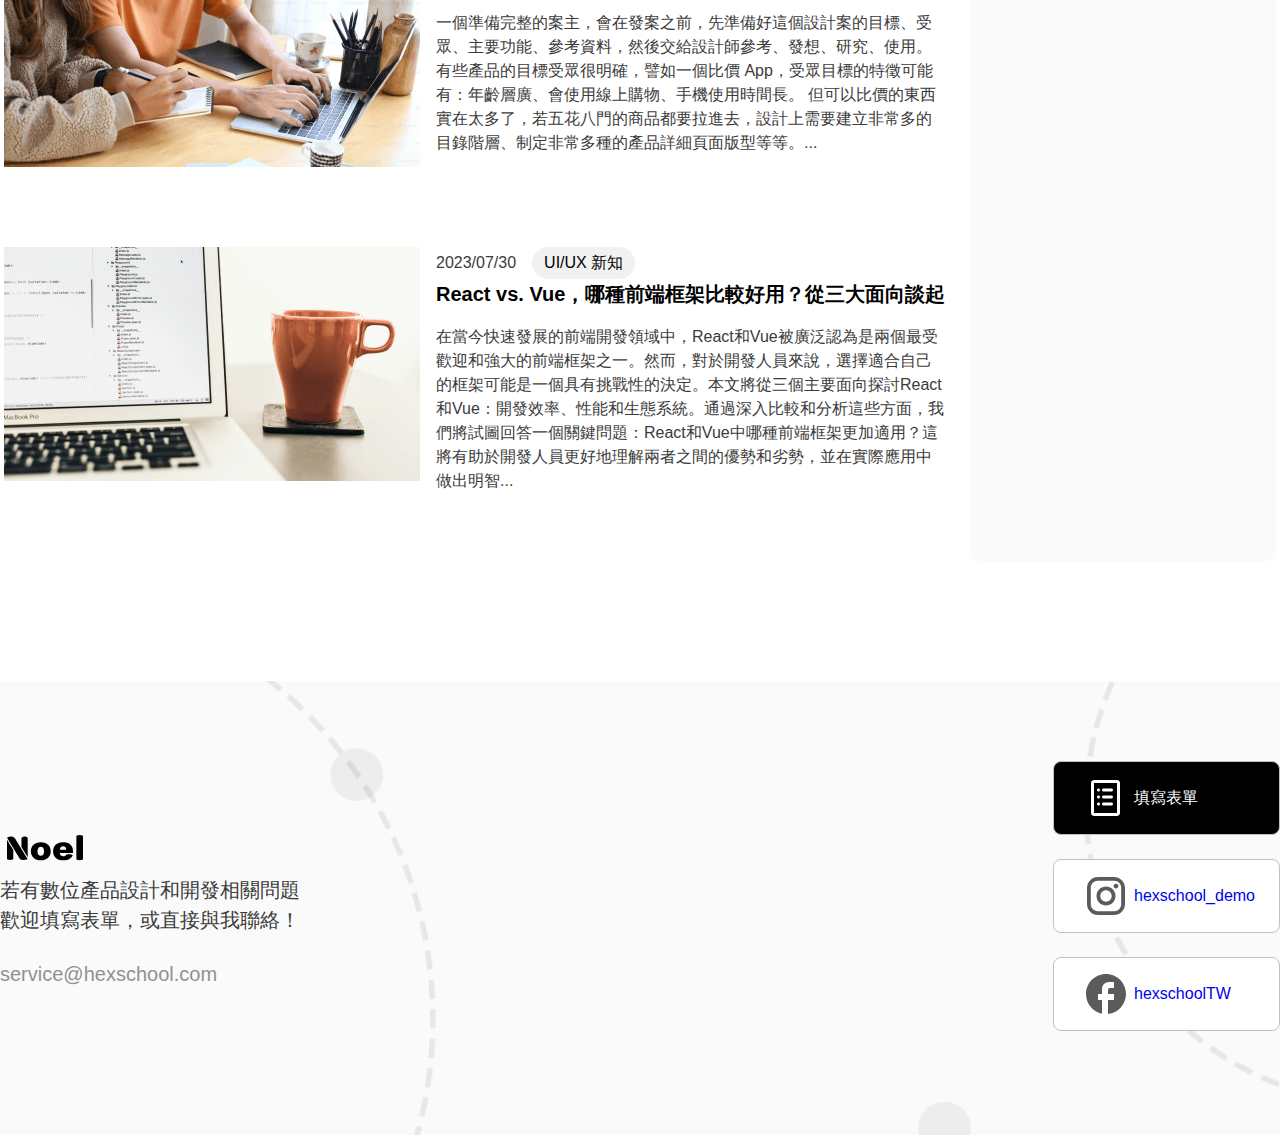
==== commit 696a31f4: "contact" ====
--- a/blog.html
+++ b/blog.html
@@ -7,7 +7,7 @@
       rel="stylesheet"
       href="https://fonts.googleapis.com/icon?family=Material+Icons"
     />
-    <link rel="stylesheet" href="./styles/blog.css" />
+    <link rel="stylesheet" href="./styles/all.css" />
     <title>2024 web camp</title>
   </head>
   <body>
--- a/styles/all.css
+++ b/styles/all.css
@@ -0,0 +1,3879 @@
+@charset "UTF-8";
+/* http://meyerweb.com/eric/tools/css/reset/ 
+   v2.0 | 20110126
+   License: none (public domain)
+*/
+html,
+body,
+div,
+span,
+applet,
+object,
+iframe,
+h1,
+h2,
+h3,
+h4,
+h5,
+h6,
+p,
+blockquote,
+pre,
+a,
+abbr,
+acronym,
+address,
+big,
+cite,
+code,
+del,
+dfn,
+em,
+img,
+ins,
+kbd,
+q,
+s,
+samp,
+small,
+strike,
+strong,
+sub,
+sup,
+tt,
+var,
+b,
+u,
+i,
+center,
+dl,
+dt,
+dd,
+ol,
+ul,
+li,
+fieldset,
+form,
+label,
+legend,
+table,
+caption,
+tbody,
+tfoot,
+thead,
+tr,
+th,
+td,
+article,
+aside,
+canvas,
+details,
+embed,
+figure,
+figcaption,
+footer,
+header,
+hgroup,
+menu,
+nav,
+output,
+ruby,
+section,
+summary,
+time,
+mark,
+audio,
+video {
+  margin: 0;
+  padding: 0;
+  border: 0;
+  font-size: 100%;
+  font: inherit;
+  vertical-align: baseline;
+}
+
+/* HTML5 display-role reset for older browsers */
+article,
+aside,
+details,
+figcaption,
+figure,
+footer,
+header,
+hgroup,
+menu,
+nav,
+section {
+  display: block;
+}
+
+body {
+  line-height: 1;
+}
+
+ol,
+ul {
+  list-style: none;
+}
+
+blockquote,
+q {
+  quotes: none;
+}
+
+blockquote:before,
+blockquote:after,
+q:before,
+q:after {
+  content: "";
+  content: none;
+}
+
+table {
+  border-collapse: collapse;
+  border-spacing: 0;
+}
+
+/* rwd img css, 可以當作是CSS Reset 其中一個*/
+img {
+  max-width: 100%;
+  height: auto;
+}
+
+/* 全域 border box */
+*,
+*::before,
+*::after {
+  box-sizing: border-box;
+}
+
+body {
+  font-family: "Noto Sans", sans-serif;
+  line-height: 1.5;
+}
+
+*,
+*::before,
+*::after {
+  box-sizing: border-box;
+}
+
+.container {
+  max-width: 1296px;
+  margin: 0 auto;
+}
+
+a {
+  text-decoration: none;
+}
+
+h2 {
+  font-size: 32px;
+  line-height: 38.4px;
+  color: #3b3b3b;
+  font-weight: 600;
+}
+
+h3 {
+  font-size: 28px;
+  line-height: 33.6px;
+  font-weight: 700;
+}
+
+h4 {
+  font-size: 24px;
+  line-height: 28.8px;
+  font-weight: 400;
+}
+
+h5 {
+  font-size: 20px;
+  line-height: 24x;
+  font-weight: 600;
+}
+
+.fs-4 {
+  font-size: 24px;
+  font-weight: 400;
+  line-height: 36px;
+}
+
+.fs-5 {
+  font-size: 20px;
+  line-height: 30px;
+  color: #5b5b5b;
+}
+
+.fs-6 {
+  font-size: 16px;
+  line-height: 24px;
+  color: #3b3b3b;
+}
+
+/* Text decorate */
+.mark {
+  background-color: #ffffff;
+  background-image: url("https://chichihuang93076.github.io/2024webcamp/images/icon/mark.png");
+  background-repeat: no-repeat;
+  background-position: bottom;
+  background-size: contain;
+}
+
+/* 線條和逗點 */
+.dot {
+  background-color: #c1c1c1;
+  width: 6px;
+  height: 6px;
+  border-radius: 50%;
+}
+
+.dot12 {
+  background-color: #e9e9e9;
+  width: 12px;
+  height: 12px;
+  border-radius: 50%;
+}
+
+.line94 {
+  background-color: #c1c1c1;
+  width: 94px;
+  height: 1px;
+}
+
+.line45 {
+  background-color: #c1c1c1;
+  width: 24px;
+  height: 2px;
+}
+
+.line46 {
+  background-color: #c1c1c1;
+  width: 41px;
+  height: 1px;
+}
+
+.line47 {
+  background-color: #1e1e1e;
+  width: 80px;
+  height: 2px;
+}
+
+.title-lg {
+  display: flex;
+  align-items: center;
+  justify-content: center;
+  margin: 0px 0px 80px 0px;
+}
+.title-lg h2 {
+  padding: 0px 16px 0px 16px;
+}
+
+.tag {
+  background-color: #ffffff;
+  border-radius: 16px;
+  padding: 4px 12px 4px 12px;
+}
+
+@media (max-width: 767px) {
+  .tag {
+    background-color: #f1f1f1;
+  }
+}
+body {
+  font-family: "Noto Sans", sans-serif;
+  line-height: 1.5;
+}
+
+*,
+*::before,
+*::after {
+  box-sizing: border-box;
+}
+
+.container {
+  max-width: 1296px;
+  margin: 0 auto;
+}
+
+a {
+  text-decoration: none;
+}
+
+h2 {
+  font-size: 32px;
+  line-height: 38.4px;
+  color: #3b3b3b;
+  font-weight: 600;
+}
+
+h3 {
+  font-size: 28px;
+  line-height: 33.6px;
+  font-weight: 700;
+}
+
+h4 {
+  font-size: 24px;
+  line-height: 28.8px;
+  font-weight: 400;
+}
+
+h5 {
+  font-size: 20px;
+  line-height: 24x;
+  font-weight: 600;
+}
+
+.fs-4 {
+  font-size: 24px;
+  font-weight: 400;
+  line-height: 36px;
+}
+
+.fs-5 {
+  font-size: 20px;
+  line-height: 30px;
+  color: #5b5b5b;
+}
+
+.fs-6 {
+  font-size: 16px;
+  line-height: 24px;
+  color: #3b3b3b;
+}
+
+/* Text decorate */
+.mark {
+  background-color: #ffffff;
+  background-image: url("https://chichihuang93076.github.io/2024webcamp/images/icon/mark.png");
+  background-repeat: no-repeat;
+  background-position: bottom;
+  background-size: contain;
+}
+
+/* 線條和逗點 */
+.dot {
+  background-color: #c1c1c1;
+  width: 6px;
+  height: 6px;
+  border-radius: 50%;
+}
+
+.dot12 {
+  background-color: #e9e9e9;
+  width: 12px;
+  height: 12px;
+  border-radius: 50%;
+}
+
+.line94 {
+  background-color: #c1c1c1;
+  width: 94px;
+  height: 1px;
+}
+
+.line45 {
+  background-color: #c1c1c1;
+  width: 24px;
+  height: 2px;
+}
+
+.line46 {
+  background-color: #c1c1c1;
+  width: 41px;
+  height: 1px;
+}
+
+.line47 {
+  background-color: #1e1e1e;
+  width: 80px;
+  height: 2px;
+}
+
+.title-lg {
+  display: flex;
+  align-items: center;
+  justify-content: center;
+  margin: 0px 0px 80px 0px;
+}
+.title-lg h2 {
+  padding: 0px 16px 0px 16px;
+}
+
+.tag {
+  background-color: #ffffff;
+  border-radius: 16px;
+  padding: 4px 12px 4px 12px;
+}
+
+@media (max-width: 767px) {
+  .tag {
+    background-color: #f1f1f1;
+  }
+}
+/* header */
+header {
+  padding: 32px 0px;
+  border-bottom: 1px;
+  border-color: #f1f1f1;
+}
+
+nav {
+  display: flex;
+  justify-content: flex-start;
+  align-items: center;
+  position: relative;
+}
+nav .logo {
+  margin-right: 318px;
+}
+
+.navbar-nav {
+  display: flex;
+  align-items: center;
+  flex-direction: row;
+  gap: 40px;
+}
+
+.nav-item {
+  display: inline-block;
+  text-align: center;
+  position: relative;
+}
+
+.border_corner {
+  position: absolute;
+  width: 8px;
+  height: 8px;
+  opacity: 0;
+}
+
+.border-corner-top-left {
+  border-top: 1px solid #919191;
+  border-left: 1px solid #919191;
+  left: 0px;
+  top: 0px;
+}
+
+.border-corner-top-right {
+  border-top: 1px solid #919191;
+  border-right: 1px solid #919191;
+  top: 0px;
+  right: 0px;
+}
+
+.border-corner-bottom-left {
+  left: 0px;
+  bottom: 0px;
+  border-bottom: 1px solid #919191;
+  border-left: 1px solid #919191;
+}
+
+.border-corner-bottom-right {
+  border-bottom: 1px solid #919191;
+  border-right: 1px solid #919191;
+  right: 0px;
+  bottom: 0px;
+}
+
+.nav-item:hover .border_corner {
+  opacity: 1;
+}
+
+.nav-link {
+  display: block;
+  text-decoration: none;
+  padding: 4px 8px;
+}
+
+.nav-link.active {
+  border: 1px #f1f1f1;
+  font-weight: 600;
+}
+
+.menu-btn {
+  display: none;
+  cursor: pointer;
+}
+
+.menu-btn .menu-icon {
+  display: none;
+}
+
+.menu-control:checked + .menu-btn .open {
+  display: none;
+}
+
+.menu-control:checked + .menu-btn .close {
+  display: inline;
+}
+
+.menu-control:not(:checked) + .menu-btn .open {
+  display: inline;
+}
+
+.menu-control:not(:checked) + .menu-btn .close {
+  display: none;
+}
+
+.menu-control {
+  display: none;
+}
+
+@media (max-width: 767px) {
+  header {
+    padding: 8px 12px;
+  }
+  nav {
+    flex-wrap: wrap;
+    justify-content: space-between;
+  }
+  nav a.logo {
+    margin-right: 0px;
+  }
+  .navbar-nav {
+    position: absolute;
+    top: 44px;
+    flex-direction: column;
+    width: 100%;
+    display: block;
+    text-align: center;
+    background-color: #fff;
+    z-index: 1;
+  }
+  .navbar-nav .nav-item .nav-link {
+    display: inline-block;
+    font-size: 20px;
+    text-decoration: none;
+    color: #000;
+    padding: 4px 8px;
+    position: relative;
+  }
+  ul.navbar-nav.close {
+    display: none;
+  }
+  .menu-btn {
+    display: block;
+  }
+  .menu {
+    display: none;
+  }
+  .menu-control:checked ~ .navbar-nav {
+    display: flex;
+    width: 100%;
+    flex-direction: column;
+    align-items: center;
+  }
+}
+/* heroHome */
+.heroHome {
+  display: flex;
+  align-items: center;
+}
+
+.heroDesc {
+  margin-right: 24px;
+}
+.heroDesc h1 {
+  font-size: 40px;
+  font-weight: 600;
+  line-height: 48px;
+  color: #3b3b3b;
+  padding-bottom: 24px;
+}
+
+.heroimg .hero-sm {
+  display: none;
+}
+
+.herolink {
+  display: flex;
+  padding-top: 60px;
+}
+.herolink .icon-link {
+  padding-right: 16px;
+}
+
+/* workHome starTravel  */
+.workHome {
+  padding-top: 120px;
+}
+
+.starTravel {
+  background-image: url("https://chichihuang93076.github.io/2024webcamp/images/homepage-work1-bg.png");
+  background-size: cover;
+  background-repeat: no-repeat;
+  background-position: center center;
+  display: flex;
+  justify-content: center;
+  padding-top: 80px;
+}
+
+.ticketSite {
+  align-self: center;
+  background: rgba(255, 255, 255, 0.1);
+  border-radius: 24px;
+  display: flex;
+  flex-direction: column;
+  align-items: center;
+  padding-bottom: 56px;
+  margin-left: 56px;
+}
+
+.ticketContent {
+  margin: 80px 40px 40px 40px;
+  border-bottom: 1px solid rgb(241, 241, 241);
+}
+.ticketContent h3 {
+  color: #ffffff;
+  padding-bottom: 8px;
+}
+.ticketContent p {
+  color: #ffffff;
+  padding-bottom: 24px;
+}
+.ticketContent ul {
+  display: flex;
+  padding-right: 16px;
+  padding-bottom: 40px;
+}
+.ticketContent ul li {
+  margin-right: 16px;
+}
+
+.btn-lg {
+  display: flex;
+  align-items: center;
+  padding: 16px 32px 16px 32px;
+  border-radius: 5px;
+  background-color: #000;
+  color: #ffffff;
+}
+.btn-lg a {
+  display: block;
+  text-align: center;
+  text-decoration: none;
+  color: #fff;
+  padding-right: 8px;
+}
+
+/* financialApp  */
+.financialApp {
+  background-image: url("https://chichihuang93076.github.io/2024webcamp/images/homepage-work2-lg.png");
+  background-size: cover;
+  background-repeat: no-repeat;
+  background-position: center center;
+  display: flex;
+  justify-content: flex-start;
+}
+.financialApp .ticketSite {
+  margin: 312px 200px 110px 200px;
+}
+
+.rectangle3843 {
+  background: rgba(10, 16, 19, 0.5);
+}
+
+/* medicalBeauty  */
+.medicalBeauty {
+  background-image: linear-gradient(rgba(13, 12, 7, 0.5), rgba(13, 12, 7, 0.5)), url("https://chichihuang93076.github.io/2024webcamp/images/homepage-work3-bg.png");
+  background-size: cover;
+  background-repeat: no-repeat;
+  background-position: center center;
+  display: flex;
+  justify-content: center;
+}
+.medicalBeauty .ticketSite {
+  margin-left: 49px;
+  margin-top: 200px;
+  margin-bottom: 200px;
+}
+.medicalBeauty .beautyimg {
+  margin-top: 176px;
+  margin-bottom: 112px;
+}
+
+/* ServiceHome */
+.serviceHome {
+  padding-top: 120px;
+}
+
+.services {
+  display: flex;
+  justify-content: space-around;
+}
+
+.serviceCard {
+  width: 306px;
+  padding: 80px 0px;
+  border-radius: 16px;
+  background: linear-gradient(rgb(30, 30, 30), rgb(30, 30, 30), rgb(0, 0, 0)), url("https://chichihuang93076.github.io/2024webcamp/images/service-item-bg.png");
+  background-size: cover;
+  background-repeat: no-repeat;
+  display: flex;
+  flex-direction: column;
+  align-items: center;
+}
+.serviceCard h3 {
+  color: #fff;
+  line-height: 42px;
+}
+
+.setviceNote {
+  margin: 80px 0px 120px 0px;
+  display: flex;
+  flex-direction: column;
+  align-items: center;
+}
+.setviceNote h3 {
+  margin-bottom: 40px;
+}
+
+/* Article Home*/
+.articleHome {
+  margin-bottom: 120px;
+}
+
+.articleCard {
+  border: 1px solid #f1f1f1;
+  margin-bottom: 40px;
+}
+.articleCard .article-img img {
+  border-radius: 8px 8px 8px 8px;
+  display: block;
+  width: 100%;
+  height: auto;
+}
+.articleCard .article-desc {
+  /*flex-grow: 1;*/
+  font-size: 16px;
+  line-height: 24px;
+  font-weight: bold;
+  padding: 12px 8px 12px 8px;
+}
+.articleCard .article-tag {
+  display: flex;
+  justify-content: space-between;
+  align-items: center;
+}
+.articleCard .article-tag .tag {
+  background: rgb(241, 241, 241);
+  padding: 4px 12px 4px 12px;
+  border-radius: 16px;
+}
+
+@media (max-width: 767px) {
+  .heroHome {
+    flex-direction: column-reverse;
+  }
+  .heroHome .heroDesc {
+    margin-right: 0px;
+    padding: 40px 0px 40px 0px;
+    text-align: center;
+  }
+  .heroimg .hero-lg {
+    display: none;
+  }
+  .heroimg .hero-sm {
+    display: block;
+  }
+  .starTravel {
+    background-image: none;
+    flex-direction: column;
+  }
+  .starTravel .starimg {
+    padding: 93px 40px 0px 40px;
+    background-image: url("https://chichihuang93076.github.io/2024webcamp/images/homepage-work1-bg.png");
+    background-size: cover;
+    background-repeat: no-repeat;
+    background-position: center center;
+  }
+  .ticketSite {
+    padding-bottom: 0px;
+    margin-left: 0px;
+    padding: 0px 24px 48px 24px;
+  }
+  .ticketContent {
+    margin: 24px 24px 20px 24px;
+  }
+  .ticketContent h3,
+  .ticketContent p {
+    color: #1e1e1e;
+  }
+  .ticketContent ul {
+    padding-right: 0px;
+    padding-bottom: 0px;
+    justify-content: space-around;
+  }
+  .financialApp {
+    background-image: none;
+    flex-direction: column;
+  }
+  .financialApp .ticketSite {
+    margin: 0px;
+  }
+  .financialApp .rectangle3843 {
+    background: none;
+  }
+  .medicalBeauty {
+    background-image: none;
+    flex-direction: column;
+  }
+  .medicalBeauty .beautyimg {
+    margin: 0px;
+    background-image: url("https://chichihuang93076.github.io/2024webcamp/images/homepage-work3-bg.png");
+    background-size: cover;
+    background-repeat: no-repeat;
+    background-position: center center;
+    padding: 90px 40px;
+  }
+  .medicalBeauty .ticketSite {
+    margin: 0px;
+  }
+  .services {
+    flex-direction: column;
+    margin: 0px;
+  }
+  .services .serviceCard {
+    margin-bottom: 24px;
+    align-self: center;
+  }
+  .articles {
+    padding: 0px 12px;
+  }
+  .articles .articleCard .article-desc {
+    padding: 16px 8px 16px 8px;
+  }
+  .articles .articleCard .article-tag {
+    padding: 0px 8px;
+  }
+}
+/* http://meyerweb.com/eric/tools/css/reset/ 
+   v2.0 | 20110126
+   License: none (public domain)
+*/
+html,
+body,
+div,
+span,
+applet,
+object,
+iframe,
+h1,
+h2,
+h3,
+h4,
+h5,
+h6,
+p,
+blockquote,
+pre,
+a,
+abbr,
+acronym,
+address,
+big,
+cite,
+code,
+del,
+dfn,
+em,
+img,
+ins,
+kbd,
+q,
+s,
+samp,
+small,
+strike,
+strong,
+sub,
+sup,
+tt,
+var,
+b,
+u,
+i,
+center,
+dl,
+dt,
+dd,
+ol,
+ul,
+li,
+fieldset,
+form,
+label,
+legend,
+table,
+caption,
+tbody,
+tfoot,
+thead,
+tr,
+th,
+td,
+article,
+aside,
+canvas,
+details,
+embed,
+figure,
+figcaption,
+footer,
+header,
+hgroup,
+menu,
+nav,
+output,
+ruby,
+section,
+summary,
+time,
+mark,
+audio,
+video {
+  margin: 0;
+  padding: 0;
+  border: 0;
+  font-size: 100%;
+  font: inherit;
+  vertical-align: baseline;
+}
+
+/* HTML5 display-role reset for older browsers */
+article,
+aside,
+details,
+figcaption,
+figure,
+footer,
+header,
+hgroup,
+menu,
+nav,
+section {
+  display: block;
+}
+
+body {
+  line-height: 1;
+}
+
+ol,
+ul {
+  list-style: none;
+}
+
+blockquote,
+q {
+  quotes: none;
+}
+
+blockquote:before,
+blockquote:after,
+q:before,
+q:after {
+  content: "";
+  content: none;
+}
+
+table {
+  border-collapse: collapse;
+  border-spacing: 0;
+}
+
+/* rwd img css, 可以當作是CSS Reset 其中一個*/
+img {
+  max-width: 100%;
+  height: auto;
+}
+
+/* 全域 border box */
+*,
+*::before,
+*::after {
+  box-sizing: border-box;
+}
+
+body {
+  font-family: "Noto Sans", sans-serif;
+  line-height: 1.5;
+}
+
+*,
+*::before,
+*::after {
+  box-sizing: border-box;
+}
+
+.container {
+  max-width: 1296px;
+  margin: 0 auto;
+}
+
+a {
+  text-decoration: none;
+}
+
+h2 {
+  font-size: 32px;
+  line-height: 38.4px;
+  color: #3b3b3b;
+  font-weight: 600;
+}
+
+h3 {
+  font-size: 28px;
+  line-height: 33.6px;
+  font-weight: 700;
+}
+
+h4 {
+  font-size: 24px;
+  line-height: 28.8px;
+  font-weight: 400;
+}
+
+h5 {
+  font-size: 20px;
+  line-height: 24x;
+  font-weight: 600;
+}
+
+.fs-4 {
+  font-size: 24px;
+  font-weight: 400;
+  line-height: 36px;
+}
+
+.fs-5 {
+  font-size: 20px;
+  line-height: 30px;
+  color: #5b5b5b;
+}
+
+.fs-6 {
+  font-size: 16px;
+  line-height: 24px;
+  color: #3b3b3b;
+}
+
+/* Text decorate */
+.mark {
+  background-color: #ffffff;
+  background-image: url("https://chichihuang93076.github.io/2024webcamp/images/icon/mark.png");
+  background-repeat: no-repeat;
+  background-position: bottom;
+  background-size: contain;
+}
+
+/* 線條和逗點 */
+.dot {
+  background-color: #c1c1c1;
+  width: 6px;
+  height: 6px;
+  border-radius: 50%;
+}
+
+.dot12 {
+  background-color: #e9e9e9;
+  width: 12px;
+  height: 12px;
+  border-radius: 50%;
+}
+
+.line94 {
+  background-color: #c1c1c1;
+  width: 94px;
+  height: 1px;
+}
+
+.line45 {
+  background-color: #c1c1c1;
+  width: 24px;
+  height: 2px;
+}
+
+.line46 {
+  background-color: #c1c1c1;
+  width: 41px;
+  height: 1px;
+}
+
+.line47 {
+  background-color: #1e1e1e;
+  width: 80px;
+  height: 2px;
+}
+
+.title-lg {
+  display: flex;
+  align-items: center;
+  justify-content: center;
+  margin: 0px 0px 80px 0px;
+}
+.title-lg h2 {
+  padding: 0px 16px 0px 16px;
+}
+
+.tag {
+  background-color: #ffffff;
+  border-radius: 16px;
+  padding: 4px 12px 4px 12px;
+}
+
+@media (max-width: 767px) {
+  .tag {
+    background-color: #f1f1f1;
+  }
+}
+body {
+  font-family: "Noto Sans", sans-serif;
+  line-height: 1.5;
+}
+
+*,
+*::before,
+*::after {
+  box-sizing: border-box;
+}
+
+.container {
+  max-width: 1296px;
+  margin: 0 auto;
+}
+
+a {
+  text-decoration: none;
+}
+
+h2 {
+  font-size: 32px;
+  line-height: 38.4px;
+  color: #3b3b3b;
+  font-weight: 600;
+}
+
+h3 {
+  font-size: 28px;
+  line-height: 33.6px;
+  font-weight: 700;
+}
+
+h4 {
+  font-size: 24px;
+  line-height: 28.8px;
+  font-weight: 400;
+}
+
+h5 {
+  font-size: 20px;
+  line-height: 24x;
+  font-weight: 600;
+}
+
+.fs-4 {
+  font-size: 24px;
+  font-weight: 400;
+  line-height: 36px;
+}
+
+.fs-5 {
+  font-size: 20px;
+  line-height: 30px;
+  color: #5b5b5b;
+}
+
+.fs-6 {
+  font-size: 16px;
+  line-height: 24px;
+  color: #3b3b3b;
+}
+
+/* Text decorate */
+.mark {
+  background-color: #ffffff;
+  background-image: url("https://chichihuang93076.github.io/2024webcamp/images/icon/mark.png");
+  background-repeat: no-repeat;
+  background-position: bottom;
+  background-size: contain;
+}
+
+/* 線條和逗點 */
+.dot {
+  background-color: #c1c1c1;
+  width: 6px;
+  height: 6px;
+  border-radius: 50%;
+}
+
+.dot12 {
+  background-color: #e9e9e9;
+  width: 12px;
+  height: 12px;
+  border-radius: 50%;
+}
+
+.line94 {
+  background-color: #c1c1c1;
+  width: 94px;
+  height: 1px;
+}
+
+.line45 {
+  background-color: #c1c1c1;
+  width: 24px;
+  height: 2px;
+}
+
+.line46 {
+  background-color: #c1c1c1;
+  width: 41px;
+  height: 1px;
+}
+
+.line47 {
+  background-color: #1e1e1e;
+  width: 80px;
+  height: 2px;
+}
+
+.title-lg {
+  display: flex;
+  align-items: center;
+  justify-content: center;
+  margin: 0px 0px 80px 0px;
+}
+.title-lg h2 {
+  padding: 0px 16px 0px 16px;
+}
+
+.tag {
+  background-color: #ffffff;
+  border-radius: 16px;
+  padding: 4px 12px 4px 12px;
+}
+
+@media (max-width: 767px) {
+  .tag {
+    background-color: #f1f1f1;
+  }
+}
+/* header */
+header {
+  padding: 32px 0px;
+  border-bottom: 1px;
+  border-color: #f1f1f1;
+}
+
+nav {
+  display: flex;
+  justify-content: flex-start;
+  align-items: center;
+  position: relative;
+}
+nav .logo {
+  margin-right: 318px;
+}
+
+.navbar-nav {
+  display: flex;
+  align-items: center;
+  flex-direction: row;
+  gap: 40px;
+}
+
+.nav-item {
+  display: inline-block;
+  text-align: center;
+  position: relative;
+}
+
+.border_corner {
+  position: absolute;
+  width: 8px;
+  height: 8px;
+  opacity: 0;
+}
+
+.border-corner-top-left {
+  border-top: 1px solid #919191;
+  border-left: 1px solid #919191;
+  left: 0px;
+  top: 0px;
+}
+
+.border-corner-top-right {
+  border-top: 1px solid #919191;
+  border-right: 1px solid #919191;
+  top: 0px;
+  right: 0px;
+}
+
+.border-corner-bottom-left {
+  left: 0px;
+  bottom: 0px;
+  border-bottom: 1px solid #919191;
+  border-left: 1px solid #919191;
+}
+
+.border-corner-bottom-right {
+  border-bottom: 1px solid #919191;
+  border-right: 1px solid #919191;
+  right: 0px;
+  bottom: 0px;
+}
+
+.nav-item:hover .border_corner {
+  opacity: 1;
+}
+
+.nav-link {
+  display: block;
+  text-decoration: none;
+  padding: 4px 8px;
+}
+
+.nav-link.active {
+  border: 1px #f1f1f1;
+  font-weight: 600;
+}
+
+.menu-btn {
+  display: none;
+  cursor: pointer;
+}
+
+.menu-btn .menu-icon {
+  display: none;
+}
+
+.menu-control:checked + .menu-btn .open {
+  display: none;
+}
+
+.menu-control:checked + .menu-btn .close {
+  display: inline;
+}
+
+.menu-control:not(:checked) + .menu-btn .open {
+  display: inline;
+}
+
+.menu-control:not(:checked) + .menu-btn .close {
+  display: none;
+}
+
+.menu-control {
+  display: none;
+}
+
+@media (max-width: 767px) {
+  header {
+    padding: 8px 12px;
+  }
+  nav {
+    flex-wrap: wrap;
+    justify-content: space-between;
+  }
+  nav a.logo {
+    margin-right: 0px;
+  }
+  .navbar-nav {
+    position: absolute;
+    top: 44px;
+    flex-direction: column;
+    width: 100%;
+    display: block;
+    text-align: center;
+    background-color: #fff;
+    z-index: 1;
+  }
+  .navbar-nav .nav-item .nav-link {
+    display: inline-block;
+    font-size: 20px;
+    text-decoration: none;
+    color: #000;
+    padding: 4px 8px;
+    position: relative;
+  }
+  ul.navbar-nav.close {
+    display: none;
+  }
+  .menu-btn {
+    display: block;
+  }
+  .menu {
+    display: none;
+  }
+  .menu-control:checked ~ .navbar-nav {
+    display: flex;
+    width: 100%;
+    flex-direction: column;
+    align-items: center;
+  }
+}
+body {
+  font-family: "Noto Sans", sans-serif;
+  line-height: 1.5;
+}
+
+*,
+*::before,
+*::after {
+  box-sizing: border-box;
+}
+
+.container {
+  max-width: 1296px;
+  margin: 0 auto;
+}
+
+a {
+  text-decoration: none;
+}
+
+h2 {
+  font-size: 32px;
+  line-height: 38.4px;
+  color: #3b3b3b;
+  font-weight: 600;
+}
+
+h3 {
+  font-size: 28px;
+  line-height: 33.6px;
+  font-weight: 700;
+}
+
+h4 {
+  font-size: 24px;
+  line-height: 28.8px;
+  font-weight: 400;
+}
+
+h5 {
+  font-size: 20px;
+  line-height: 24x;
+  font-weight: 600;
+}
+
+.fs-4 {
+  font-size: 24px;
+  font-weight: 400;
+  line-height: 36px;
+}
+
+.fs-5 {
+  font-size: 20px;
+  line-height: 30px;
+  color: #5b5b5b;
+}
+
+.fs-6 {
+  font-size: 16px;
+  line-height: 24px;
+  color: #3b3b3b;
+}
+
+/* Text decorate */
+.mark {
+  background-color: #ffffff;
+  background-image: url("https://chichihuang93076.github.io/2024webcamp/images/icon/mark.png");
+  background-repeat: no-repeat;
+  background-position: bottom;
+  background-size: contain;
+}
+
+/* 線條和逗點 */
+.dot {
+  background-color: #c1c1c1;
+  width: 6px;
+  height: 6px;
+  border-radius: 50%;
+}
+
+.dot12 {
+  background-color: #e9e9e9;
+  width: 12px;
+  height: 12px;
+  border-radius: 50%;
+}
+
+.line94 {
+  background-color: #c1c1c1;
+  width: 94px;
+  height: 1px;
+}
+
+.line45 {
+  background-color: #c1c1c1;
+  width: 24px;
+  height: 2px;
+}
+
+.line46 {
+  background-color: #c1c1c1;
+  width: 41px;
+  height: 1px;
+}
+
+.line47 {
+  background-color: #1e1e1e;
+  width: 80px;
+  height: 2px;
+}
+
+.title-lg {
+  display: flex;
+  align-items: center;
+  justify-content: center;
+  margin: 0px 0px 80px 0px;
+}
+.title-lg h2 {
+  padding: 0px 16px 0px 16px;
+}
+
+.tag {
+  background-color: #ffffff;
+  border-radius: 16px;
+  padding: 4px 12px 4px 12px;
+}
+
+@media (max-width: 767px) {
+  .tag {
+    background-color: #f1f1f1;
+  }
+}
+/* footer */
+footer {
+  background-image: linear-gradient(rgba(250, 250, 250, 0), rgba(250, 250, 250, 0)), url("https://chichihuang93076.github.io/2024webcamp/images/footer-bg-lg.png");
+  background-size: cover;
+  background-repeat: no-repeat;
+  background-position: center center;
+}
+
+.footer-inner {
+  display: flex;
+  justify-content: space-between;
+  align-items: center;
+  padding: 80px 0px;
+}
+
+.footerDesc a {
+  margin-bottom: 24px;
+}
+.footerDesc p {
+  color: #3b3b3b;
+}
+.footerDesc .footer-mail {
+  padding-top: 24px;
+  color: #919191;
+}
+
+.footerLink {
+  display: flex;
+  flex-direction: column;
+}
+.footerLink li {
+  margin-bottom: 24px;
+}
+
+.linkBtn {
+  padding: 8px 24px 8px 24px;
+  border-radius: 8px;
+  background-color: #ffffff;
+  border: 1px solid #c1c1c1;
+  text-align: center;
+  text-decoration: none;
+  display: flex;
+  flex-direction: row;
+  align-items: center;
+}
+
+.linkBtn.active,
+.linkBtn.active:hover {
+  background-color: #000000;
+  color: white;
+}
+
+@media (max-width: 767px) {
+  footer {
+    background-image: linear-gradient(rgba(250, 250, 250, 0), rgba(250, 250, 250, 0)), url("https://chichihuang93076.github.io/2024webcamp/images/footer-bg-sm.png");
+    background-size: cover;
+    background-repeat: no-repeat;
+    background-position: center center;
+  }
+  .footer-inner {
+    display: flex;
+    flex-direction: column;
+    justify-content: flex-start;
+    align-items: center;
+    padding: 40px 12px 0px 12px;
+  }
+  .footerDesc {
+    text-align: center;
+    margin-bottom: 40px;
+  }
+  .linkBtn {
+    padding: 8px 24px 8px 24px;
+  }
+}
+.navbar {
+  justify-content: flex-start;
+}
+.navbar a.logo {
+  margin-right: 318px;
+}
+
+.titles {
+  background-color: #fafafa;
+  padding: 80px 0px 80px 0px;
+  display: flex;
+  flex-direction: column;
+  align-items: center;
+}
+.titles .title {
+  position: relative;
+  padding: 59px 71px;
+  margin-bottom: 24px;
+  text-align: center;
+}
+.titles .title .quote-left {
+  position: absolute;
+  top: 0px;
+  left: 0px;
+}
+.titles .title .quote-right {
+  position: absolute;
+  bottom: 0px;
+  right: 0px;
+}
+
+.titleDesc {
+  display: flex;
+}
+.titleDesc .titleCard {
+  display: flex;
+  flex-direction: column;
+  align-items: center;
+  text-align: center;
+  width: 298px;
+  margin-right: 40px;
+}
+
+.works_list {
+  display: flex;
+  justify-content: space-between;
+  flex-wrap: wrap;
+}
+
+.works_card {
+  width: calc(50% - 12px);
+  display: flex;
+  flex-wrap: wrap;
+  flex-direction: column;
+  margin-top: 80px;
+}
+
+.works_card img {
+  display: block;
+  width: 100%;
+  border: 1px solid #f1f1f1;
+  border-radius: 8px;
+  margin-bottom: 16px;
+}
+
+.works_card .works_desc {
+  padding: 0px 16px 0px 16px;
+}
+
+.works_card h2 {
+  color: #3b3b3b;
+  font-size: 28px;
+  font-weight: 700;
+  line-height: 33.6px;
+  margin-bottom: 8px;
+}
+
+.works_card p {
+  margin-bottom: 24px;
+}
+
+.works_tags {
+  display: flex;
+}
+
+.works_tags li {
+  background-color: #f1f1f1;
+  padding: 4px 12px 4px 12px;
+  border-radius: 16px;
+  margin-right: 16px;
+}
+
+/* pagination */
+.pagination {
+  padding: 72px 0px 120px 0px;
+}
+.pagination .paginationList {
+  display: flex;
+  justify-content: center;
+}
+.pagination .paginationList p {
+  font-size: 16px;
+}
+.pagination .paginationList li {
+  width: 40px;
+  margin-right: 16px;
+}
+.pagination .paginationList li a {
+  display: block;
+  text-align: center;
+  align-items: center;
+  text-decoration: none;
+  color: #020202;
+  padding: 2px 13px;
+  border-radius: 4px;
+}
+.pagination .paginationList li a.active {
+  background-color: #020202;
+  color: #ffffff;
+}
+
+/*  modal */
+.modalHeader {
+  text-align: center;
+}
+.modalHeader .modalDesc {
+  display: flex;
+  padding: 40px 56px;
+}
+.modalHeader .modalDesc .desc1 {
+  padding-right: 72px;
+}
+.modalHeader .modalDesc .desc2 {
+  width: 55%;
+  padding-left: 24px;
+  border-left: 1px solid #C1C1C1;
+}
+.modalHeader .modalDesc .desc2 p {
+  margin-bottom: 8px;
+}
+
+.madalContent {
+  text-align: center;
+  background: #FAFAFA;
+  padding: 80px 0px;
+}
+.madalContent .modalCard {
+  padding-bottom: 56px;
+}
+.madalContent .modalCard img {
+  margin-bottom: 24px;
+  border-radius: 20px;
+}
+.madalContent .modalCard h4 {
+  margin-bottom: 16px;
+}
+
+@media (max-width: 767px) {
+  .navbar {
+    justify-content: space-between;
+  }
+  .navbar a.logo {
+    margin-right: 0px;
+  }
+  .titleDesc {
+    flex-direction: column;
+  }
+  .titleDesc .titleCard {
+    width: 235px;
+    margin-bottom: 20px;
+    margin-right: 0px;
+  }
+  .works_list {
+    flex-direction: column;
+    margin: 0px 12px;
+  }
+  .works_list .works_card {
+    width: 100%;
+    margin-bottom: 48px;
+  }
+}
+/* http://meyerweb.com/eric/tools/css/reset/ 
+   v2.0 | 20110126
+   License: none (public domain)
+*/
+html,
+body,
+div,
+span,
+applet,
+object,
+iframe,
+h1,
+h2,
+h3,
+h4,
+h5,
+h6,
+p,
+blockquote,
+pre,
+a,
+abbr,
+acronym,
+address,
+big,
+cite,
+code,
+del,
+dfn,
+em,
+img,
+ins,
+kbd,
+q,
+s,
+samp,
+small,
+strike,
+strong,
+sub,
+sup,
+tt,
+var,
+b,
+u,
+i,
+center,
+dl,
+dt,
+dd,
+ol,
+ul,
+li,
+fieldset,
+form,
+label,
+legend,
+table,
+caption,
+tbody,
+tfoot,
+thead,
+tr,
+th,
+td,
+article,
+aside,
+canvas,
+details,
+embed,
+figure,
+figcaption,
+footer,
+header,
+hgroup,
+menu,
+nav,
+output,
+ruby,
+section,
+summary,
+time,
+mark,
+audio,
+video {
+  margin: 0;
+  padding: 0;
+  border: 0;
+  font-size: 100%;
+  font: inherit;
+  vertical-align: baseline;
+}
+
+/* HTML5 display-role reset for older browsers */
+article,
+aside,
+details,
+figcaption,
+figure,
+footer,
+header,
+hgroup,
+menu,
+nav,
+section {
+  display: block;
+}
+
+body {
+  line-height: 1;
+}
+
+ol,
+ul {
+  list-style: none;
+}
+
+blockquote,
+q {
+  quotes: none;
+}
+
+blockquote:before,
+blockquote:after,
+q:before,
+q:after {
+  content: "";
+  content: none;
+}
+
+table {
+  border-collapse: collapse;
+  border-spacing: 0;
+}
+
+/* rwd img css, 可以當作是CSS Reset 其中一個*/
+img {
+  max-width: 100%;
+  height: auto;
+}
+
+/* 全域 border box */
+*,
+*::before,
+*::after {
+  box-sizing: border-box;
+}
+
+body {
+  font-family: "Noto Sans", sans-serif;
+  line-height: 1.5;
+}
+
+*,
+*::before,
+*::after {
+  box-sizing: border-box;
+}
+
+.container {
+  max-width: 1296px;
+  margin: 0 auto;
+}
+
+a {
+  text-decoration: none;
+}
+
+h2 {
+  font-size: 32px;
+  line-height: 38.4px;
+  color: #3b3b3b;
+  font-weight: 600;
+}
+
+h3 {
+  font-size: 28px;
+  line-height: 33.6px;
+  font-weight: 700;
+}
+
+h4 {
+  font-size: 24px;
+  line-height: 28.8px;
+  font-weight: 400;
+}
+
+h5 {
+  font-size: 20px;
+  line-height: 24x;
+  font-weight: 600;
+}
+
+.fs-4 {
+  font-size: 24px;
+  font-weight: 400;
+  line-height: 36px;
+}
+
+.fs-5 {
+  font-size: 20px;
+  line-height: 30px;
+  color: #5b5b5b;
+}
+
+.fs-6 {
+  font-size: 16px;
+  line-height: 24px;
+  color: #3b3b3b;
+}
+
+/* Text decorate */
+.mark {
+  background-color: #ffffff;
+  background-image: url("https://chichihuang93076.github.io/2024webcamp/images/icon/mark.png");
+  background-repeat: no-repeat;
+  background-position: bottom;
+  background-size: contain;
+}
+
+/* 線條和逗點 */
+.dot {
+  background-color: #c1c1c1;
+  width: 6px;
+  height: 6px;
+  border-radius: 50%;
+}
+
+.dot12 {
+  background-color: #e9e9e9;
+  width: 12px;
+  height: 12px;
+  border-radius: 50%;
+}
+
+.line94 {
+  background-color: #c1c1c1;
+  width: 94px;
+  height: 1px;
+}
+
+.line45 {
+  background-color: #c1c1c1;
+  width: 24px;
+  height: 2px;
+}
+
+.line46 {
+  background-color: #c1c1c1;
+  width: 41px;
+  height: 1px;
+}
+
+.line47 {
+  background-color: #1e1e1e;
+  width: 80px;
+  height: 2px;
+}
+
+.title-lg {
+  display: flex;
+  align-items: center;
+  justify-content: center;
+  margin: 0px 0px 80px 0px;
+}
+.title-lg h2 {
+  padding: 0px 16px 0px 16px;
+}
+
+.tag {
+  background-color: #ffffff;
+  border-radius: 16px;
+  padding: 4px 12px 4px 12px;
+}
+
+@media (max-width: 767px) {
+  .tag {
+    background-color: #f1f1f1;
+  }
+}
+body {
+  font-family: "Noto Sans", sans-serif;
+  line-height: 1.5;
+}
+
+*,
+*::before,
+*::after {
+  box-sizing: border-box;
+}
+
+.container {
+  max-width: 1296px;
+  margin: 0 auto;
+}
+
+a {
+  text-decoration: none;
+}
+
+h2 {
+  font-size: 32px;
+  line-height: 38.4px;
+  color: #3b3b3b;
+  font-weight: 600;
+}
+
+h3 {
+  font-size: 28px;
+  line-height: 33.6px;
+  font-weight: 700;
+}
+
+h4 {
+  font-size: 24px;
+  line-height: 28.8px;
+  font-weight: 400;
+}
+
+h5 {
+  font-size: 20px;
+  line-height: 24x;
+  font-weight: 600;
+}
+
+.fs-4 {
+  font-size: 24px;
+  font-weight: 400;
+  line-height: 36px;
+}
+
+.fs-5 {
+  font-size: 20px;
+  line-height: 30px;
+  color: #5b5b5b;
+}
+
+.fs-6 {
+  font-size: 16px;
+  line-height: 24px;
+  color: #3b3b3b;
+}
+
+/* Text decorate */
+.mark {
+  background-color: #ffffff;
+  background-image: url("https://chichihuang93076.github.io/2024webcamp/images/icon/mark.png");
+  background-repeat: no-repeat;
+  background-position: bottom;
+  background-size: contain;
+}
+
+/* 線條和逗點 */
+.dot {
+  background-color: #c1c1c1;
+  width: 6px;
+  height: 6px;
+  border-radius: 50%;
+}
+
+.dot12 {
+  background-color: #e9e9e9;
+  width: 12px;
+  height: 12px;
+  border-radius: 50%;
+}
+
+.line94 {
+  background-color: #c1c1c1;
+  width: 94px;
+  height: 1px;
+}
+
+.line45 {
+  background-color: #c1c1c1;
+  width: 24px;
+  height: 2px;
+}
+
+.line46 {
+  background-color: #c1c1c1;
+  width: 41px;
+  height: 1px;
+}
+
+.line47 {
+  background-color: #1e1e1e;
+  width: 80px;
+  height: 2px;
+}
+
+.title-lg {
+  display: flex;
+  align-items: center;
+  justify-content: center;
+  margin: 0px 0px 80px 0px;
+}
+.title-lg h2 {
+  padding: 0px 16px 0px 16px;
+}
+
+.tag {
+  background-color: #ffffff;
+  border-radius: 16px;
+  padding: 4px 12px 4px 12px;
+}
+
+@media (max-width: 767px) {
+  .tag {
+    background-color: #f1f1f1;
+  }
+}
+/* header */
+header {
+  padding: 32px 0px;
+  border-bottom: 1px;
+  border-color: #f1f1f1;
+}
+
+nav {
+  display: flex;
+  justify-content: flex-start;
+  align-items: center;
+  position: relative;
+}
+nav .logo {
+  margin-right: 318px;
+}
+
+.navbar-nav {
+  display: flex;
+  align-items: center;
+  flex-direction: row;
+  gap: 40px;
+}
+
+.nav-item {
+  display: inline-block;
+  text-align: center;
+  position: relative;
+}
+
+.border_corner {
+  position: absolute;
+  width: 8px;
+  height: 8px;
+  opacity: 0;
+}
+
+.border-corner-top-left {
+  border-top: 1px solid #919191;
+  border-left: 1px solid #919191;
+  left: 0px;
+  top: 0px;
+}
+
+.border-corner-top-right {
+  border-top: 1px solid #919191;
+  border-right: 1px solid #919191;
+  top: 0px;
+  right: 0px;
+}
+
+.border-corner-bottom-left {
+  left: 0px;
+  bottom: 0px;
+  border-bottom: 1px solid #919191;
+  border-left: 1px solid #919191;
+}
+
+.border-corner-bottom-right {
+  border-bottom: 1px solid #919191;
+  border-right: 1px solid #919191;
+  right: 0px;
+  bottom: 0px;
+}
+
+.nav-item:hover .border_corner {
+  opacity: 1;
+}
+
+.nav-link {
+  display: block;
+  text-decoration: none;
+  padding: 4px 8px;
+}
+
+.nav-link.active {
+  border: 1px #f1f1f1;
+  font-weight: 600;
+}
+
+.menu-btn {
+  display: none;
+  cursor: pointer;
+}
+
+.menu-btn .menu-icon {
+  display: none;
+}
+
+.menu-control:checked + .menu-btn .open {
+  display: none;
+}
+
+.menu-control:checked + .menu-btn .close {
+  display: inline;
+}
+
+.menu-control:not(:checked) + .menu-btn .open {
+  display: inline;
+}
+
+.menu-control:not(:checked) + .menu-btn .close {
+  display: none;
+}
+
+.menu-control {
+  display: none;
+}
+
+@media (max-width: 767px) {
+  header {
+    padding: 8px 12px;
+  }
+  nav {
+    flex-wrap: wrap;
+    justify-content: space-between;
+  }
+  nav a.logo {
+    margin-right: 0px;
+  }
+  .navbar-nav {
+    position: absolute;
+    top: 44px;
+    flex-direction: column;
+    width: 100%;
+    display: block;
+    text-align: center;
+    background-color: #fff;
+    z-index: 1;
+  }
+  .navbar-nav .nav-item .nav-link {
+    display: inline-block;
+    font-size: 20px;
+    text-decoration: none;
+    color: #000;
+    padding: 4px 8px;
+    position: relative;
+  }
+  ul.navbar-nav.close {
+    display: none;
+  }
+  .menu-btn {
+    display: block;
+  }
+  .menu {
+    display: none;
+  }
+  .menu-control:checked ~ .navbar-nav {
+    display: flex;
+    width: 100%;
+    flex-direction: column;
+    align-items: center;
+  }
+}
+body {
+  font-family: "Noto Sans", sans-serif;
+  line-height: 1.5;
+}
+
+*,
+*::before,
+*::after {
+  box-sizing: border-box;
+}
+
+.container {
+  max-width: 1296px;
+  margin: 0 auto;
+}
+
+a {
+  text-decoration: none;
+}
+
+h2 {
+  font-size: 32px;
+  line-height: 38.4px;
+  color: #3b3b3b;
+  font-weight: 600;
+}
+
+h3 {
+  font-size: 28px;
+  line-height: 33.6px;
+  font-weight: 700;
+}
+
+h4 {
+  font-size: 24px;
+  line-height: 28.8px;
+  font-weight: 400;
+}
+
+h5 {
+  font-size: 20px;
+  line-height: 24x;
+  font-weight: 600;
+}
+
+.fs-4 {
+  font-size: 24px;
+  font-weight: 400;
+  line-height: 36px;
+}
+
+.fs-5 {
+  font-size: 20px;
+  line-height: 30px;
+  color: #5b5b5b;
+}
+
+.fs-6 {
+  font-size: 16px;
+  line-height: 24px;
+  color: #3b3b3b;
+}
+
+/* Text decorate */
+.mark {
+  background-color: #ffffff;
+  background-image: url("https://chichihuang93076.github.io/2024webcamp/images/icon/mark.png");
+  background-repeat: no-repeat;
+  background-position: bottom;
+  background-size: contain;
+}
+
+/* 線條和逗點 */
+.dot {
+  background-color: #c1c1c1;
+  width: 6px;
+  height: 6px;
+  border-radius: 50%;
+}
+
+.dot12 {
+  background-color: #e9e9e9;
+  width: 12px;
+  height: 12px;
+  border-radius: 50%;
+}
+
+.line94 {
+  background-color: #c1c1c1;
+  width: 94px;
+  height: 1px;
+}
+
+.line45 {
+  background-color: #c1c1c1;
+  width: 24px;
+  height: 2px;
+}
+
+.line46 {
+  background-color: #c1c1c1;
+  width: 41px;
+  height: 1px;
+}
+
+.line47 {
+  background-color: #1e1e1e;
+  width: 80px;
+  height: 2px;
+}
+
+.title-lg {
+  display: flex;
+  align-items: center;
+  justify-content: center;
+  margin: 0px 0px 80px 0px;
+}
+.title-lg h2 {
+  padding: 0px 16px 0px 16px;
+}
+
+.tag {
+  background-color: #ffffff;
+  border-radius: 16px;
+  padding: 4px 12px 4px 12px;
+}
+
+@media (max-width: 767px) {
+  .tag {
+    background-color: #f1f1f1;
+  }
+}
+/* footer */
+footer {
+  background-image: linear-gradient(rgba(250, 250, 250, 0), rgba(250, 250, 250, 0)), url("https://chichihuang93076.github.io/2024webcamp/images/footer-bg-lg.png");
+  background-size: cover;
+  background-repeat: no-repeat;
+  background-position: center center;
+}
+
+.footer-inner {
+  display: flex;
+  justify-content: space-between;
+  align-items: center;
+  padding: 80px 0px;
+}
+
+.footerDesc a {
+  margin-bottom: 24px;
+}
+.footerDesc p {
+  color: #3b3b3b;
+}
+.footerDesc .footer-mail {
+  padding-top: 24px;
+  color: #919191;
+}
+
+.footerLink {
+  display: flex;
+  flex-direction: column;
+}
+.footerLink li {
+  margin-bottom: 24px;
+}
+
+.linkBtn {
+  padding: 8px 24px 8px 24px;
+  border-radius: 8px;
+  background-color: #ffffff;
+  border: 1px solid #c1c1c1;
+  text-align: center;
+  text-decoration: none;
+  display: flex;
+  flex-direction: row;
+  align-items: center;
+}
+
+.linkBtn.active,
+.linkBtn.active:hover {
+  background-color: #000000;
+  color: white;
+}
+
+@media (max-width: 767px) {
+  footer {
+    background-image: linear-gradient(rgba(250, 250, 250, 0), rgba(250, 250, 250, 0)), url("https://chichihuang93076.github.io/2024webcamp/images/footer-bg-sm.png");
+    background-size: cover;
+    background-repeat: no-repeat;
+    background-position: center center;
+  }
+  .footer-inner {
+    display: flex;
+    flex-direction: column;
+    justify-content: flex-start;
+    align-items: center;
+    padding: 40px 12px 0px 12px;
+  }
+  .footerDesc {
+    text-align: center;
+    margin-bottom: 40px;
+  }
+  .linkBtn {
+    padding: 8px 24px 8px 24px;
+  }
+}
+.servriceItem {
+  padding-top: 120px;
+  padding-bottom: 120px;
+}
+
+.services {
+  display: flex;
+  justify-content: space-around;
+}
+
+.serviceCard {
+  width: 306px;
+  padding: 80px 0px;
+  border-radius: 16px;
+  background: linear-gradient(rgb(30, 30, 30), rgb(30, 30, 30), rgb(0, 0, 0)), url("https://chichihuang93076.github.io/2024webcamp/images/service-item-bg.png");
+  background-size: cover;
+  background-repeat: no-repeat;
+  display: flex;
+  flex-direction: column;
+  align-items: center;
+}
+.serviceCard h3 {
+  color: #fff;
+  line-height: 42px;
+}
+
+/*ProcessItem*/
+.processItem {
+  background: linear-gradient(315deg, #1e1e1e 0%, #1e1e1e 49.97%, #000000 50%);
+  background-size: cover;
+  background-repeat: no-repeat;
+  padding: 120px 0px;
+}
+.processItem h2 {
+  color: #ffffff;
+}
+
+.processes {
+  display: flex;
+  flex-direction: column;
+  align-items: center;
+}
+.processes span {
+  padding: 16px 0px;
+  color: #3b3b3b;
+}
+
+.processCard {
+  width: 655px;
+  background: #3b3b3b;
+  padding: 24px 32px;
+  border-radius: 4px;
+  border: 1px solid #919191;
+  display: flex;
+  align-items: center;
+}
+.processCard .processDesc h3 {
+  color: #ffffff;
+}
+.processCard .processDesc p {
+  color: #e9e9e9;
+}
+
+.process-lg {
+  font-family: "Tourney", sans-serif;
+  font-size: 72px;
+  font-weight: 400;
+  line-height: 86.4px;
+  text-align: left;
+  color: #919191;
+  padding: 32px;
+}
+
+/* priceItem */
+.priceItem {
+  padding: 120px 0px;
+}
+.priceItem h2 {
+  color: #3b3b3b;
+}
+
+.prices {
+  display: flex;
+  justify-content: space-between;
+}
+.prices .priceCard {
+  background: #fafafa;
+  box-shadow: 0px 4px 8px 0px rgba(0, 0, 0, 0.0784313725);
+  border-radius: 8px;
+  display: flex;
+  justify-content: space-around;
+  align-items: center;
+  padding: 32px;
+}
+.prices .priceCard .service-item {
+  display: flex;
+  align-items: center;
+  color: #5b5b5b;
+}
+.prices .priceCard .line46 {
+  margin: 0px 12px;
+}
+
+/* SampelItem */
+.samplebg {
+  background-color: #fafafa;
+  padding-top: 120px;
+  padding-bottom: 120px;
+}
+
+.samples {
+  display: flex;
+  justify-content: space-between;
+  flex-wrap: wrap;
+  gap: 24px;
+}
+.samples .sampleCard {
+  display: flex;
+  flex-direction: column;
+  width: 636px;
+}
+.samples .sampleCard img {
+  margin-bottom: 16px;
+}
+.samples .sampleCard h2 {
+  margin-bottom: 8px;
+}
+.samples .sampleCard p {
+  margin-bottom: 24px;
+}
+.samples .sampleDesc {
+  display: flex;
+  flex-direction: column;
+}
+.samples .sampleDesc .sampleTag {
+  display: flex;
+}
+.samples .sampleDesc .sampleTag li {
+  background-color: #f1f1f1;
+  padding: 4px 12px 4px 12px;
+  border-radius: 16px;
+  margin-right: 16px;
+}
+
+/* Q&A */
+.QAItem {
+  padding: 120px 0px;
+}
+
+.questions {
+  display: flex;
+  justify-content: center;
+  flex-wrap: wrap;
+  gap: 16px;
+}
+.questions .QACard {
+  width: 526px;
+  border: 1px solid #e9e9e9;
+  border-radius: 8px;
+  padding: 24px;
+  display: flex;
+  flex-direction: column;
+}
+.questions .QACard h3 {
+  padding-bottom: 16px;
+}
+
+@media (max-width: 767px) {
+  .services {
+    flex-direction: column;
+    margin: 0px;
+  }
+  .services .serviceCard {
+    margin-bottom: 24px;
+    align-self: center;
+  }
+  .processItem {
+    padding: 80px 12px;
+  }
+  .processCard {
+    width: 100%;
+    flex-direction: column;
+  }
+  .priceItem {
+    padding: 80px 27px;
+  }
+  .prices {
+    flex-direction: column;
+  }
+  .prices .priceCard {
+    margin-bottom: 24px;
+  }
+  .samplebg {
+    padding: 80px 12px;
+  }
+  .samples .sampleCard {
+    width: 100%;
+  }
+  .samples .sampleCard h2 {
+    font-size: 20px;
+  }
+  .samples .sampleDesc {
+    margin-bottom: 48px;
+  }
+  .QAItem {
+    padding: 80px 20px;
+  }
+  .questions .QACard {
+    width: 100%;
+  }
+}
+/* http://meyerweb.com/eric/tools/css/reset/ 
+   v2.0 | 20110126
+   License: none (public domain)
+*/
+html,
+body,
+div,
+span,
+applet,
+object,
+iframe,
+h1,
+h2,
+h3,
+h4,
+h5,
+h6,
+p,
+blockquote,
+pre,
+a,
+abbr,
+acronym,
+address,
+big,
+cite,
+code,
+del,
+dfn,
+em,
+img,
+ins,
+kbd,
+q,
+s,
+samp,
+small,
+strike,
+strong,
+sub,
+sup,
+tt,
+var,
+b,
+u,
+i,
+center,
+dl,
+dt,
+dd,
+ol,
+ul,
+li,
+fieldset,
+form,
+label,
+legend,
+table,
+caption,
+tbody,
+tfoot,
+thead,
+tr,
+th,
+td,
+article,
+aside,
+canvas,
+details,
+embed,
+figure,
+figcaption,
+footer,
+header,
+hgroup,
+menu,
+nav,
+output,
+ruby,
+section,
+summary,
+time,
+mark,
+audio,
+video {
+  margin: 0;
+  padding: 0;
+  border: 0;
+  font-size: 100%;
+  font: inherit;
+  vertical-align: baseline;
+}
+
+/* HTML5 display-role reset for older browsers */
+article,
+aside,
+details,
+figcaption,
+figure,
+footer,
+header,
+hgroup,
+menu,
+nav,
+section {
+  display: block;
+}
+
+body {
+  line-height: 1;
+}
+
+ol,
+ul {
+  list-style: none;
+}
+
+blockquote,
+q {
+  quotes: none;
+}
+
+blockquote:before,
+blockquote:after,
+q:before,
+q:after {
+  content: "";
+  content: none;
+}
+
+table {
+  border-collapse: collapse;
+  border-spacing: 0;
+}
+
+/* rwd img css, 可以當作是CSS Reset 其中一個*/
+img {
+  max-width: 100%;
+  height: auto;
+}
+
+/* 全域 border box */
+*,
+*::before,
+*::after {
+  box-sizing: border-box;
+}
+
+body {
+  font-family: "Noto Sans", sans-serif;
+  line-height: 1.5;
+}
+
+*,
+*::before,
+*::after {
+  box-sizing: border-box;
+}
+
+.container {
+  max-width: 1296px;
+  margin: 0 auto;
+}
+
+a {
+  text-decoration: none;
+}
+
+h2 {
+  font-size: 32px;
+  line-height: 38.4px;
+  color: #3b3b3b;
+  font-weight: 600;
+}
+
+h3 {
+  font-size: 28px;
+  line-height: 33.6px;
+  font-weight: 700;
+}
+
+h4 {
+  font-size: 24px;
+  line-height: 28.8px;
+  font-weight: 400;
+}
+
+h5 {
+  font-size: 20px;
+  line-height: 24x;
+  font-weight: 600;
+}
+
+.fs-4 {
+  font-size: 24px;
+  font-weight: 400;
+  line-height: 36px;
+}
+
+.fs-5 {
+  font-size: 20px;
+  line-height: 30px;
+  color: #5b5b5b;
+}
+
+.fs-6 {
+  font-size: 16px;
+  line-height: 24px;
+  color: #3b3b3b;
+}
+
+/* Text decorate */
+.mark {
+  background-color: #ffffff;
+  background-image: url("https://chichihuang93076.github.io/2024webcamp/images/icon/mark.png");
+  background-repeat: no-repeat;
+  background-position: bottom;
+  background-size: contain;
+}
+
+/* 線條和逗點 */
+.dot {
+  background-color: #c1c1c1;
+  width: 6px;
+  height: 6px;
+  border-radius: 50%;
+}
+
+.dot12 {
+  background-color: #e9e9e9;
+  width: 12px;
+  height: 12px;
+  border-radius: 50%;
+}
+
+.line94 {
+  background-color: #c1c1c1;
+  width: 94px;
+  height: 1px;
+}
+
+.line45 {
+  background-color: #c1c1c1;
+  width: 24px;
+  height: 2px;
+}
+
+.line46 {
+  background-color: #c1c1c1;
+  width: 41px;
+  height: 1px;
+}
+
+.line47 {
+  background-color: #1e1e1e;
+  width: 80px;
+  height: 2px;
+}
+
+.title-lg {
+  display: flex;
+  align-items: center;
+  justify-content: center;
+  margin: 0px 0px 80px 0px;
+}
+.title-lg h2 {
+  padding: 0px 16px 0px 16px;
+}
+
+.tag {
+  background-color: #ffffff;
+  border-radius: 16px;
+  padding: 4px 12px 4px 12px;
+}
+
+@media (max-width: 767px) {
+  .tag {
+    background-color: #f1f1f1;
+  }
+}
+body {
+  font-family: "Noto Sans", sans-serif;
+  line-height: 1.5;
+}
+
+*,
+*::before,
+*::after {
+  box-sizing: border-box;
+}
+
+.container {
+  max-width: 1296px;
+  margin: 0 auto;
+}
+
+a {
+  text-decoration: none;
+}
+
+h2 {
+  font-size: 32px;
+  line-height: 38.4px;
+  color: #3b3b3b;
+  font-weight: 600;
+}
+
+h3 {
+  font-size: 28px;
+  line-height: 33.6px;
+  font-weight: 700;
+}
+
+h4 {
+  font-size: 24px;
+  line-height: 28.8px;
+  font-weight: 400;
+}
+
+h5 {
+  font-size: 20px;
+  line-height: 24x;
+  font-weight: 600;
+}
+
+.fs-4 {
+  font-size: 24px;
+  font-weight: 400;
+  line-height: 36px;
+}
+
+.fs-5 {
+  font-size: 20px;
+  line-height: 30px;
+  color: #5b5b5b;
+}
+
+.fs-6 {
+  font-size: 16px;
+  line-height: 24px;
+  color: #3b3b3b;
+}
+
+/* Text decorate */
+.mark {
+  background-color: #ffffff;
+  background-image: url("https://chichihuang93076.github.io/2024webcamp/images/icon/mark.png");
+  background-repeat: no-repeat;
+  background-position: bottom;
+  background-size: contain;
+}
+
+/* 線條和逗點 */
+.dot {
+  background-color: #c1c1c1;
+  width: 6px;
+  height: 6px;
+  border-radius: 50%;
+}
+
+.dot12 {
+  background-color: #e9e9e9;
+  width: 12px;
+  height: 12px;
+  border-radius: 50%;
+}
+
+.line94 {
+  background-color: #c1c1c1;
+  width: 94px;
+  height: 1px;
+}
+
+.line45 {
+  background-color: #c1c1c1;
+  width: 24px;
+  height: 2px;
+}
+
+.line46 {
+  background-color: #c1c1c1;
+  width: 41px;
+  height: 1px;
+}
+
+.line47 {
+  background-color: #1e1e1e;
+  width: 80px;
+  height: 2px;
+}
+
+.title-lg {
+  display: flex;
+  align-items: center;
+  justify-content: center;
+  margin: 0px 0px 80px 0px;
+}
+.title-lg h2 {
+  padding: 0px 16px 0px 16px;
+}
+
+.tag {
+  background-color: #ffffff;
+  border-radius: 16px;
+  padding: 4px 12px 4px 12px;
+}
+
+@media (max-width: 767px) {
+  .tag {
+    background-color: #f1f1f1;
+  }
+}
+/* header */
+header {
+  padding: 32px 0px;
+  border-bottom: 1px;
+  border-color: #f1f1f1;
+}
+
+nav {
+  display: flex;
+  justify-content: flex-start;
+  align-items: center;
+  position: relative;
+}
+nav .logo {
+  margin-right: 318px;
+}
+
+.navbar-nav {
+  display: flex;
+  align-items: center;
+  flex-direction: row;
+  gap: 40px;
+}
+
+.nav-item {
+  display: inline-block;
+  text-align: center;
+  position: relative;
+}
+
+.border_corner {
+  position: absolute;
+  width: 8px;
+  height: 8px;
+  opacity: 0;
+}
+
+.border-corner-top-left {
+  border-top: 1px solid #919191;
+  border-left: 1px solid #919191;
+  left: 0px;
+  top: 0px;
+}
+
+.border-corner-top-right {
+  border-top: 1px solid #919191;
+  border-right: 1px solid #919191;
+  top: 0px;
+  right: 0px;
+}
+
+.border-corner-bottom-left {
+  left: 0px;
+  bottom: 0px;
+  border-bottom: 1px solid #919191;
+  border-left: 1px solid #919191;
+}
+
+.border-corner-bottom-right {
+  border-bottom: 1px solid #919191;
+  border-right: 1px solid #919191;
+  right: 0px;
+  bottom: 0px;
+}
+
+.nav-item:hover .border_corner {
+  opacity: 1;
+}
+
+.nav-link {
+  display: block;
+  text-decoration: none;
+  padding: 4px 8px;
+}
+
+.nav-link.active {
+  border: 1px #f1f1f1;
+  font-weight: 600;
+}
+
+.menu-btn {
+  display: none;
+  cursor: pointer;
+}
+
+.menu-btn .menu-icon {
+  display: none;
+}
+
+.menu-control:checked + .menu-btn .open {
+  display: none;
+}
+
+.menu-control:checked + .menu-btn .close {
+  display: inline;
+}
+
+.menu-control:not(:checked) + .menu-btn .open {
+  display: inline;
+}
+
+.menu-control:not(:checked) + .menu-btn .close {
+  display: none;
+}
+
+.menu-control {
+  display: none;
+}
+
+@media (max-width: 767px) {
+  header {
+    padding: 8px 12px;
+  }
+  nav {
+    flex-wrap: wrap;
+    justify-content: space-between;
+  }
+  nav a.logo {
+    margin-right: 0px;
+  }
+  .navbar-nav {
+    position: absolute;
+    top: 44px;
+    flex-direction: column;
+    width: 100%;
+    display: block;
+    text-align: center;
+    background-color: #fff;
+    z-index: 1;
+  }
+  .navbar-nav .nav-item .nav-link {
+    display: inline-block;
+    font-size: 20px;
+    text-decoration: none;
+    color: #000;
+    padding: 4px 8px;
+    position: relative;
+  }
+  ul.navbar-nav.close {
+    display: none;
+  }
+  .menu-btn {
+    display: block;
+  }
+  .menu {
+    display: none;
+  }
+  .menu-control:checked ~ .navbar-nav {
+    display: flex;
+    width: 100%;
+    flex-direction: column;
+    align-items: center;
+  }
+}
+body {
+  font-family: "Noto Sans", sans-serif;
+  line-height: 1.5;
+}
+
+*,
+*::before,
+*::after {
+  box-sizing: border-box;
+}
+
+.container {
+  max-width: 1296px;
+  margin: 0 auto;
+}
+
+a {
+  text-decoration: none;
+}
+
+h2 {
+  font-size: 32px;
+  line-height: 38.4px;
+  color: #3b3b3b;
+  font-weight: 600;
+}
+
+h3 {
+  font-size: 28px;
+  line-height: 33.6px;
+  font-weight: 700;
+}
+
+h4 {
+  font-size: 24px;
+  line-height: 28.8px;
+  font-weight: 400;
+}
+
+h5 {
+  font-size: 20px;
+  line-height: 24x;
+  font-weight: 600;
+}
+
+.fs-4 {
+  font-size: 24px;
+  font-weight: 400;
+  line-height: 36px;
+}
+
+.fs-5 {
+  font-size: 20px;
+  line-height: 30px;
+  color: #5b5b5b;
+}
+
+.fs-6 {
+  font-size: 16px;
+  line-height: 24px;
+  color: #3b3b3b;
+}
+
+/* Text decorate */
+.mark {
+  background-color: #ffffff;
+  background-image: url("https://chichihuang93076.github.io/2024webcamp/images/icon/mark.png");
+  background-repeat: no-repeat;
+  background-position: bottom;
+  background-size: contain;
+}
+
+/* 線條和逗點 */
+.dot {
+  background-color: #c1c1c1;
+  width: 6px;
+  height: 6px;
+  border-radius: 50%;
+}
+
+.dot12 {
+  background-color: #e9e9e9;
+  width: 12px;
+  height: 12px;
+  border-radius: 50%;
+}
+
+.line94 {
+  background-color: #c1c1c1;
+  width: 94px;
+  height: 1px;
+}
+
+.line45 {
+  background-color: #c1c1c1;
+  width: 24px;
+  height: 2px;
+}
+
+.line46 {
+  background-color: #c1c1c1;
+  width: 41px;
+  height: 1px;
+}
+
+.line47 {
+  background-color: #1e1e1e;
+  width: 80px;
+  height: 2px;
+}
+
+.title-lg {
+  display: flex;
+  align-items: center;
+  justify-content: center;
+  margin: 0px 0px 80px 0px;
+}
+.title-lg h2 {
+  padding: 0px 16px 0px 16px;
+}
+
+.tag {
+  background-color: #ffffff;
+  border-radius: 16px;
+  padding: 4px 12px 4px 12px;
+}
+
+@media (max-width: 767px) {
+  .tag {
+    background-color: #f1f1f1;
+  }
+}
+/* footer */
+footer {
+  background-image: linear-gradient(rgba(250, 250, 250, 0), rgba(250, 250, 250, 0)), url("https://chichihuang93076.github.io/2024webcamp/images/footer-bg-lg.png");
+  background-size: cover;
+  background-repeat: no-repeat;
+  background-position: center center;
+}
+
+.footer-inner {
+  display: flex;
+  justify-content: space-between;
+  align-items: center;
+  padding: 80px 0px;
+}
+
+.footerDesc a {
+  margin-bottom: 24px;
+}
+.footerDesc p {
+  color: #3b3b3b;
+}
+.footerDesc .footer-mail {
+  padding-top: 24px;
+  color: #919191;
+}
+
+.footerLink {
+  display: flex;
+  flex-direction: column;
+}
+.footerLink li {
+  margin-bottom: 24px;
+}
+
+.linkBtn {
+  padding: 8px 24px 8px 24px;
+  border-radius: 8px;
+  background-color: #ffffff;
+  border: 1px solid #c1c1c1;
+  text-align: center;
+  text-decoration: none;
+  display: flex;
+  flex-direction: row;
+  align-items: center;
+}
+
+.linkBtn.active,
+.linkBtn.active:hover {
+  background-color: #000000;
+  color: white;
+}
+
+@media (max-width: 767px) {
+  footer {
+    background-image: linear-gradient(rgba(250, 250, 250, 0), rgba(250, 250, 250, 0)), url("https://chichihuang93076.github.io/2024webcamp/images/footer-bg-sm.png");
+    background-size: cover;
+    background-repeat: no-repeat;
+    background-position: center center;
+  }
+  .footer-inner {
+    display: flex;
+    flex-direction: column;
+    justify-content: flex-start;
+    align-items: center;
+    padding: 40px 12px 0px 12px;
+  }
+  .footerDesc {
+    text-align: center;
+    margin-bottom: 40px;
+  }
+  .linkBtn {
+    padding: 8px 24px 8px 24px;
+  }
+}
+.blogTitle {
+  text-align: center;
+  margin-bottom: 80px;
+}
+.blogTitle .title-lg {
+  margin-bottom: 24px;
+}
+.blogTitle p {
+  color: #919191;
+}
+
+.blogItem {
+  display: flex;
+  justify-content: center;
+  margin-bottom: 120px;
+}
+
+.blogs {
+  width: 966px;
+  padding-right: 24px;
+}
+
+.blogmenu {
+  width: 306px;
+  background: #fafafa;
+  padding: 80px 0px 0px 80px;
+  border-radius: 8px;
+  gap: 32px;
+}
+.blogmenu .memuall {
+  color: #1e1e1e;
+}
+.blogmenu .menutag {
+  padding-bottom: 32px;
+}
+.blogmenu a {
+  color: #5b5b5b;
+  padding-bottom: 4px;
+}
+.blogmenu a:hover {
+  color: #1e1e1e;
+  border-bottom: 1px solid #1e1e1e;
+}
+
+.blogCard {
+  display: flex;
+  margin-bottom: 64px;
+}
+.blogCard img {
+  margin-bottom: 16px;
+}
+.blogCard .blogDesc {
+  padding-left: 16px;
+}
+.blogCard .blogDesc .blogtag {
+  display: flex;
+  align-items: center;
+}
+.blogCard .blogDesc .blogtag .tag {
+  background: #f1f1f1;
+  margin-left: 16px;
+}
+
+.blogPaper h5 {
+  margin-bottom: 16px;
+}
+
+@media (max-width: 767px) {
+  .blogItem {
+    flex-direction: column-reverse;
+    margin: 0px 34.5px;
+  }
+  .blogmenu {
+    width: 100%;
+    display: flex;
+    padding: 20px 0px 24px 12px;
+    overflow-x: scroll;
+    white-space: nowrap;
+    line-height: 1.2;
+  }
+  .blogmenu li {
+    padding-right: 32px;
+  }
+  .blogmenu::-webkit-scrollbar {
+    display: none;
+  }
+  .blogs {
+    width: 100%;
+  }
+  .blogCard {
+    flex-direction: column;
+    margin-bottom: 40px;
+  }
+  .blogCard .blogDesc {
+    padding: 0px 8px;
+  }
+  .blogCard .blogDesc .blogtag {
+    justify-content: space-between;
+    margin-bottom: 16px;
+  }
+  .blogPaper h5 {
+    margin-bottom: 12px;
+  }
+}
+.contactTitle {
+  text-align: center;
+  margin-bottom: 80px;
+}
+.contactTitle .title-lg {
+  margin-bottom: 24px;
+}
+.contactTitle p {
+  color: #919191;
+}
+
+body {
+  font-family: "Noto Sans", sans-serif;
+  line-height: 1.5;
+}
+
+*,
+*::before,
+*::after {
+  box-sizing: border-box;
+}
+
+.container {
+  max-width: 1296px;
+  margin: 0 auto;
+}
+
+a {
+  text-decoration: none;
+}
+
+h2 {
+  font-size: 32px;
+  line-height: 38.4px;
+  color: #3b3b3b;
+  font-weight: 600;
+}
+
+h3 {
+  font-size: 28px;
+  line-height: 33.6px;
+  font-weight: 700;
+}
+
+h4 {
+  font-size: 24px;
+  line-height: 28.8px;
+  font-weight: 400;
+}
+
+h5 {
+  font-size: 20px;
+  line-height: 24x;
+  font-weight: 600;
+}
+
+.fs-4 {
+  font-size: 24px;
+  font-weight: 400;
+  line-height: 36px;
+}
+
+.fs-5 {
+  font-size: 20px;
+  line-height: 30px;
+  color: #5b5b5b;
+}
+
+.fs-6 {
+  font-size: 16px;
+  line-height: 24px;
+  color: #3b3b3b;
+}
+
+/* Text decorate */
+.mark {
+  background-color: #ffffff;
+  background-image: url("https://chichihuang93076.github.io/2024webcamp/images/icon/mark.png");
+  background-repeat: no-repeat;
+  background-position: bottom;
+  background-size: contain;
+}
+
+/* 線條和逗點 */
+.dot {
+  background-color: #c1c1c1;
+  width: 6px;
+  height: 6px;
+  border-radius: 50%;
+}
+
+.dot12 {
+  background-color: #e9e9e9;
+  width: 12px;
+  height: 12px;
+  border-radius: 50%;
+}
+
+.line94 {
+  background-color: #c1c1c1;
+  width: 94px;
+  height: 1px;
+}
+
+.line45 {
+  background-color: #c1c1c1;
+  width: 24px;
+  height: 2px;
+}
+
+.line46 {
+  background-color: #c1c1c1;
+  width: 41px;
+  height: 1px;
+}
+
+.line47 {
+  background-color: #1e1e1e;
+  width: 80px;
+  height: 2px;
+}
+
+.title-lg {
+  display: flex;
+  align-items: center;
+  justify-content: center;
+  margin: 0px 0px 80px 0px;
+}
+.title-lg h2 {
+  padding: 0px 16px 0px 16px;
+}
+
+.tag {
+  background-color: #ffffff;
+  border-radius: 16px;
+  padding: 4px 12px 4px 12px;
+}
+
+@media (max-width: 767px) {
+  .tag {
+    background-color: #f1f1f1;
+  }
+}
+/* footer */
+footer {
+  background-image: linear-gradient(rgba(250, 250, 250, 0), rgba(250, 250, 250, 0)), url("https://chichihuang93076.github.io/2024webcamp/images/footer-bg-lg.png");
+  background-size: cover;
+  background-repeat: no-repeat;
+  background-position: center center;
+}
+
+.footer-inner {
+  display: flex;
+  justify-content: space-between;
+  align-items: center;
+  padding: 80px 0px;
+}
+
+.footerDesc a {
+  margin-bottom: 24px;
+}
+.footerDesc p {
+  color: #3b3b3b;
+}
+.footerDesc .footer-mail {
+  padding-top: 24px;
+  color: #919191;
+}
+
+.footerLink {
+  display: flex;
+  flex-direction: column;
+}
+.footerLink li {
+  margin-bottom: 24px;
+}
+
+.linkBtn {
+  padding: 8px 24px 8px 24px;
+  border-radius: 8px;
+  background-color: #ffffff;
+  border: 1px solid #c1c1c1;
+  text-align: center;
+  text-decoration: none;
+  display: flex;
+  flex-direction: row;
+  align-items: center;
+}
+
+.linkBtn.active,
+.linkBtn.active:hover {
+  background-color: #000000;
+  color: white;
+}
+
+@media (max-width: 767px) {
+  footer {
+    background-image: linear-gradient(rgba(250, 250, 250, 0), rgba(250, 250, 250, 0)), url("https://chichihuang93076.github.io/2024webcamp/images/footer-bg-sm.png");
+    background-size: cover;
+    background-repeat: no-repeat;
+    background-position: center center;
+  }
+  .footer-inner {
+    display: flex;
+    flex-direction: column;
+    justify-content: flex-start;
+    align-items: center;
+    padding: 40px 12px 0px 12px;
+  }
+  .footerDesc {
+    text-align: center;
+    margin-bottom: 40px;
+  }
+  .linkBtn {
+    padding: 8px 24px 8px 24px;
+  }
+}/*# sourceMappingURL=all.css.map */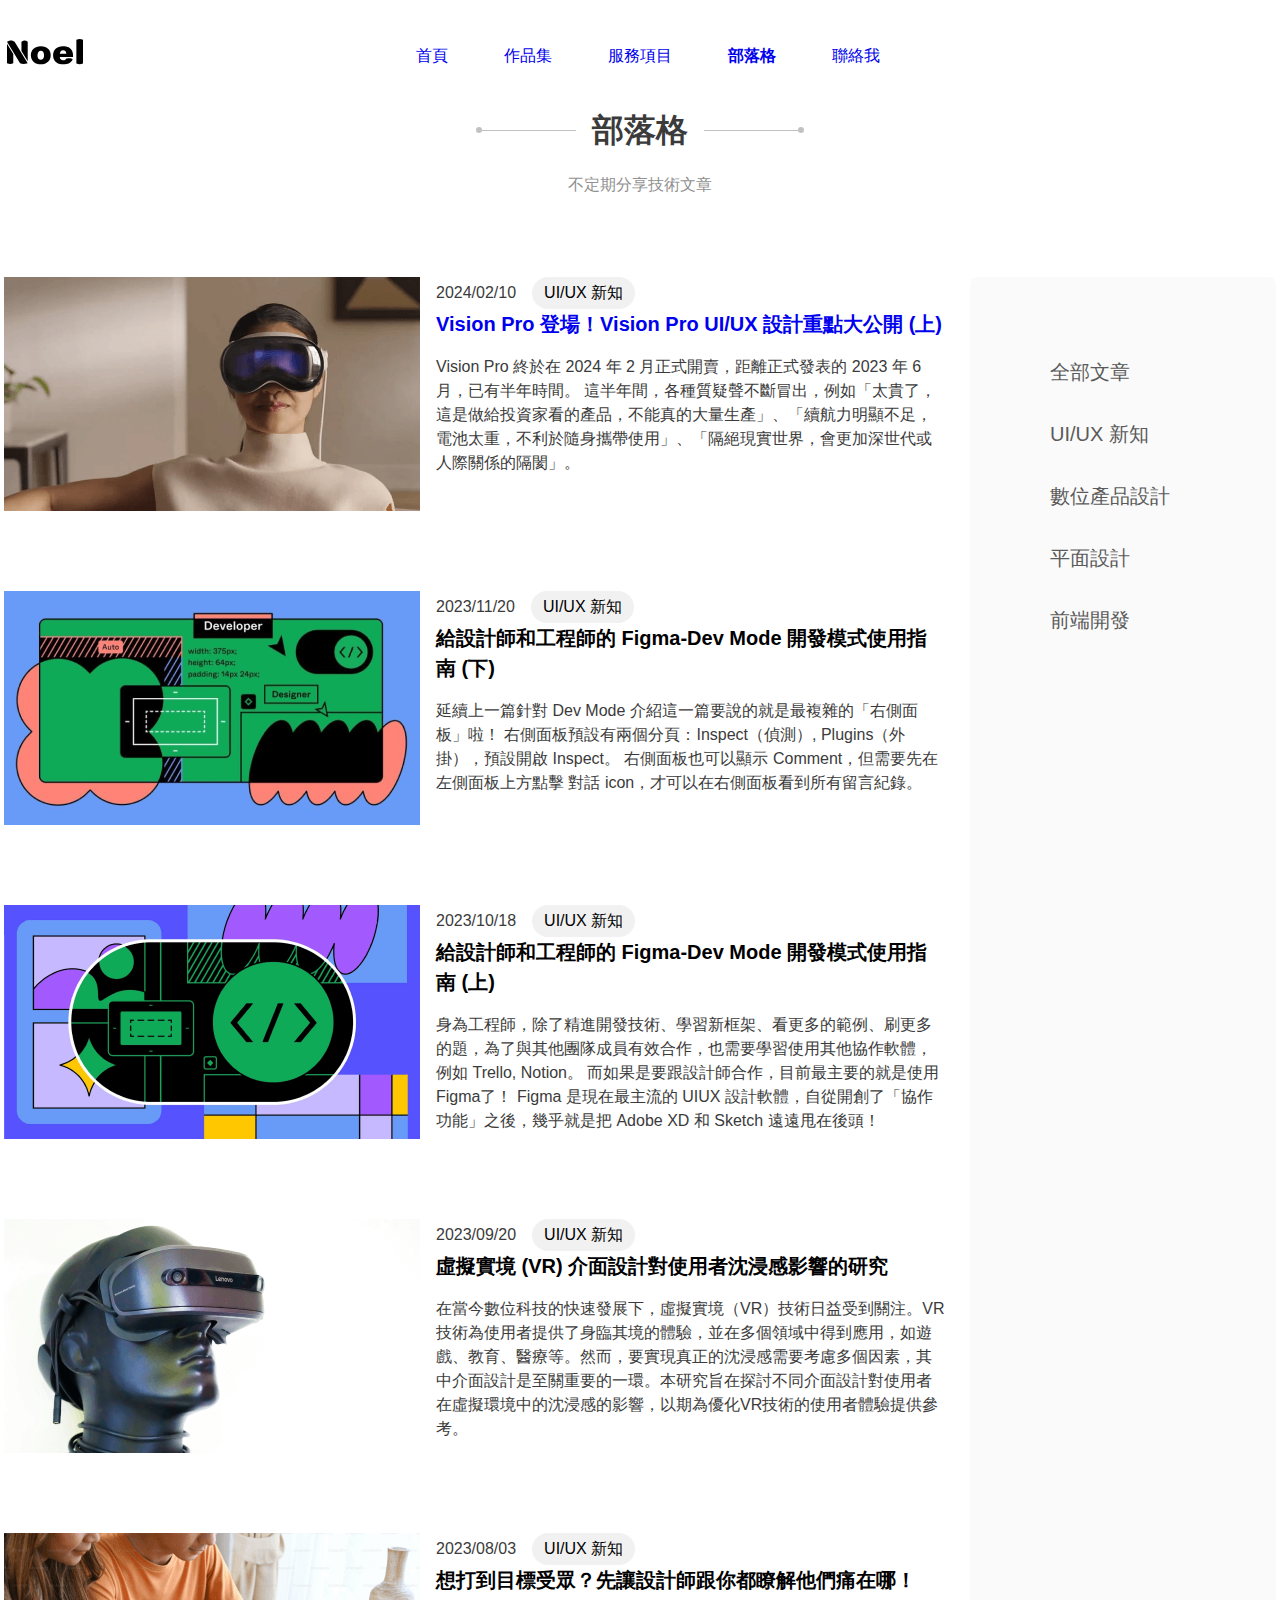
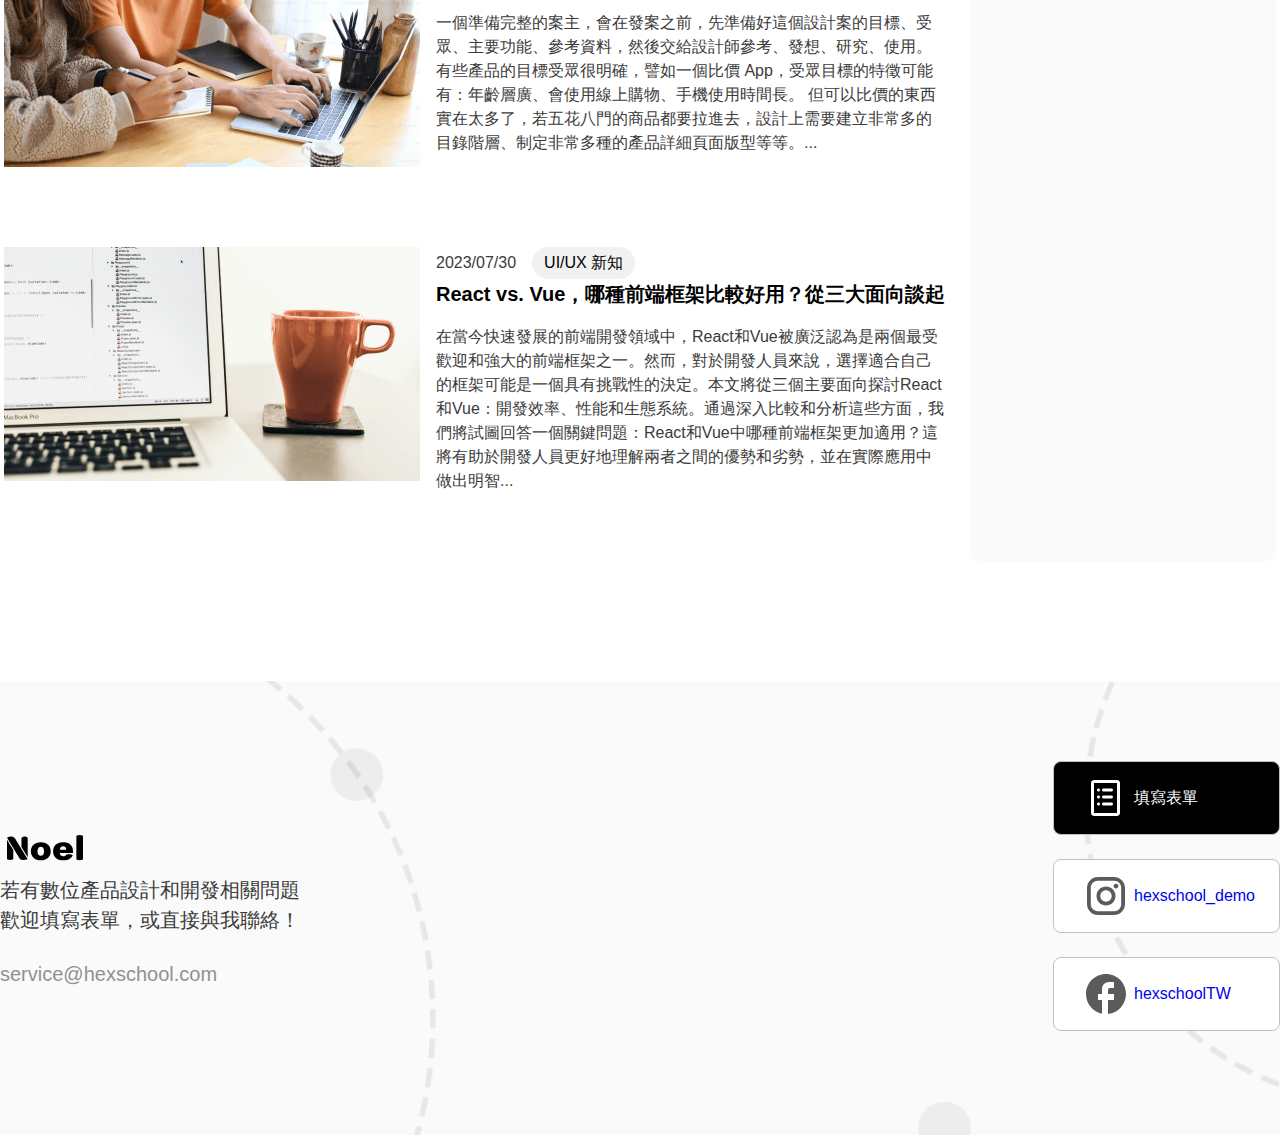
==== commit fa03dd7c: "blogpapers" ====
--- a/blog.html
+++ b/blog.html
@@ -83,7 +83,7 @@
                 <p class="tag">UI/UX 新知</p>
               </div>
               <div class="blogPaper">
-                <h5>Vision Pro 登場！Vision Pro UI/UX 設計重點大公開 (上)</h5>
+                <h5><a href="./blogPaper.html">Vision Pro 登場！Vision Pro UI/UX 設計重點大公開 (上)</a> </h5>
                 <p class="fs-6">
                   Vision Pro 終於在 2024 年 2 月正式開賣，距離正式發表的 2023 年
                   6 月，已有半年時間。
--- a/styles/all.css
+++ b/styles/all.css
@@ -2784,154 +2784,6 @@
     width: 100%;
   }
 }
-/* http://meyerweb.com/eric/tools/css/reset/ 
-   v2.0 | 20110126
-   License: none (public domain)
-*/
-html,
-body,
-div,
-span,
-applet,
-object,
-iframe,
-h1,
-h2,
-h3,
-h4,
-h5,
-h6,
-p,
-blockquote,
-pre,
-a,
-abbr,
-acronym,
-address,
-big,
-cite,
-code,
-del,
-dfn,
-em,
-img,
-ins,
-kbd,
-q,
-s,
-samp,
-small,
-strike,
-strong,
-sub,
-sup,
-tt,
-var,
-b,
-u,
-i,
-center,
-dl,
-dt,
-dd,
-ol,
-ul,
-li,
-fieldset,
-form,
-label,
-legend,
-table,
-caption,
-tbody,
-tfoot,
-thead,
-tr,
-th,
-td,
-article,
-aside,
-canvas,
-details,
-embed,
-figure,
-figcaption,
-footer,
-header,
-hgroup,
-menu,
-nav,
-output,
-ruby,
-section,
-summary,
-time,
-mark,
-audio,
-video {
-  margin: 0;
-  padding: 0;
-  border: 0;
-  font-size: 100%;
-  font: inherit;
-  vertical-align: baseline;
-}
-
-/* HTML5 display-role reset for older browsers */
-article,
-aside,
-details,
-figcaption,
-figure,
-footer,
-header,
-hgroup,
-menu,
-nav,
-section {
-  display: block;
-}
-
-body {
-  line-height: 1;
-}
-
-ol,
-ul {
-  list-style: none;
-}
-
-blockquote,
-q {
-  quotes: none;
-}
-
-blockquote:before,
-blockquote:after,
-q:before,
-q:after {
-  content: "";
-  content: none;
-}
-
-table {
-  border-collapse: collapse;
-  border-spacing: 0;
-}
-
-/* rwd img css, 可以當作是CSS Reset 其中一個*/
-img {
-  max-width: 100%;
-  height: auto;
-}
-
-/* 全域 border box */
-*,
-*::before,
-*::after {
-  box-sizing: border-box;
-}
-
 body {
   font-family: "Noto Sans", sans-serif;
   line-height: 1.5;
@@ -3064,6 +2916,174 @@
     background-color: #f1f1f1;
   }
 }
+.blogTitle {
+  text-align: center;
+  margin-bottom: 80px;
+}
+.blogTitle .title-lg {
+  margin-bottom: 24px;
+}
+.blogTitle p {
+  color: #919191;
+}
+
+.blogItem {
+  display: flex;
+  justify-content: center;
+  margin-bottom: 120px;
+}
+
+.blogs {
+  width: 966px;
+  padding-right: 24px;
+}
+
+.blogmenu {
+  width: 306px;
+  background: #fafafa;
+  padding: 80px 0px 0px 80px;
+  border-radius: 8px;
+  gap: 32px;
+}
+.blogmenu .memuall {
+  color: #1e1e1e;
+}
+.blogmenu .menutag {
+  padding-bottom: 32px;
+}
+.blogmenu a {
+  color: #5b5b5b;
+  padding-bottom: 4px;
+}
+.blogmenu a:hover {
+  color: #1e1e1e;
+  border-bottom: 1px solid #1e1e1e;
+}
+
+.blogCard {
+  display: flex;
+  margin-bottom: 64px;
+}
+.blogCard img {
+  margin-bottom: 16px;
+}
+.blogCard .blogDesc {
+  padding-left: 16px;
+}
+.blogCard .blogDesc .blogtag {
+  display: flex;
+  align-items: center;
+}
+.blogCard .blogDesc .blogtag .tag {
+  background: #f1f1f1;
+  margin-left: 16px;
+}
+
+.blogPaper h5 {
+  margin-bottom: 16px;
+}
+
+/* blogpaper */
+.paperTitle {
+  text-align: center;
+  margin: 40px 0px;
+}
+.paperTitle h2, .paperTitle h4 {
+  margin-bottom: 24px;
+}
+
+.paperdesc h4 {
+  margin-bottom: 16px;
+}
+.paperdesc .fs-5 {
+  margin-bottom: 40px;
+}
+
+.paperimgs {
+  display: flex;
+  flex-wrap: wrap;
+  gap: 8px;
+  margin-bottom: 40px;
+}
+.paperimgs .papercard {
+  width: 48%;
+  margin: 0 auto;
+}
+.paperimgs .papercard p {
+  text-align: center;
+}
+
+.blogpapers {
+  padding-top: 80px;
+  border-top: 1px solid;
+}
+.blogpapers h4 {
+  margin-bottom: 40px;
+}
+
+.blogarticles {
+  display: flex;
+  flex-wrap: wrap;
+  gap: 24px;
+}
+
+@media (max-width: 767px) {
+  .blogItem {
+    flex-direction: column-reverse;
+    margin: 0px 34.5px;
+  }
+  .blogmenu {
+    width: 100%;
+    display: flex;
+    padding: 20px 0px 24px 12px;
+    overflow-x: scroll;
+    white-space: nowrap;
+    line-height: 1.2;
+  }
+  .blogmenu li {
+    padding-right: 32px;
+  }
+  .blogmenu::-webkit-scrollbar {
+    display: none;
+  }
+  .blogs {
+    width: 100%;
+  }
+  .blogCard {
+    flex-direction: column;
+    margin-bottom: 40px;
+  }
+  .blogCard .blogDesc {
+    padding: 0px 8px;
+  }
+  .blogCard .blogDesc .blogtag {
+    justify-content: space-between;
+    margin-bottom: 16px;
+  }
+  .blogPaper h5 {
+    margin-bottom: 12px;
+  }
+  .paperimgs .papercard {
+    width: 100%;
+  }
+  .blogpapers {
+    padding: 40px 22.5px 80px 22.5px;
+  }
+  .blogpapers h4 {
+    text-align: center;
+  }
+}
+.contactTitle {
+  text-align: center;
+  margin-bottom: 80px;
+}
+.contactTitle .title-lg {
+  margin-bottom: 24px;
+}
+.contactTitle p {
+  color: #919191;
+}
+
 body {
   font-family: "Noto Sans", sans-serif;
   line-height: 1.5;
@@ -3196,292 +3216,6 @@
     background-color: #f1f1f1;
   }
 }
-/* header */
-header {
-  padding: 32px 0px;
-  border-bottom: 1px;
-  border-color: #f1f1f1;
-}
-
-nav {
-  display: flex;
-  justify-content: flex-start;
-  align-items: center;
-  position: relative;
-}
-nav .logo {
-  margin-right: 318px;
-}
-
-.navbar-nav {
-  display: flex;
-  align-items: center;
-  flex-direction: row;
-  gap: 40px;
-}
-
-.nav-item {
-  display: inline-block;
-  text-align: center;
-  position: relative;
-}
-
-.border_corner {
-  position: absolute;
-  width: 8px;
-  height: 8px;
-  opacity: 0;
-}
-
-.border-corner-top-left {
-  border-top: 1px solid #919191;
-  border-left: 1px solid #919191;
-  left: 0px;
-  top: 0px;
-}
-
-.border-corner-top-right {
-  border-top: 1px solid #919191;
-  border-right: 1px solid #919191;
-  top: 0px;
-  right: 0px;
-}
-
-.border-corner-bottom-left {
-  left: 0px;
-  bottom: 0px;
-  border-bottom: 1px solid #919191;
-  border-left: 1px solid #919191;
-}
-
-.border-corner-bottom-right {
-  border-bottom: 1px solid #919191;
-  border-right: 1px solid #919191;
-  right: 0px;
-  bottom: 0px;
-}
-
-.nav-item:hover .border_corner {
-  opacity: 1;
-}
-
-.nav-link {
-  display: block;
-  text-decoration: none;
-  padding: 4px 8px;
-}
-
-.nav-link.active {
-  border: 1px #f1f1f1;
-  font-weight: 600;
-}
-
-.menu-btn {
-  display: none;
-  cursor: pointer;
-}
-
-.menu-btn .menu-icon {
-  display: none;
-}
-
-.menu-control:checked + .menu-btn .open {
-  display: none;
-}
-
-.menu-control:checked + .menu-btn .close {
-  display: inline;
-}
-
-.menu-control:not(:checked) + .menu-btn .open {
-  display: inline;
-}
-
-.menu-control:not(:checked) + .menu-btn .close {
-  display: none;
-}
-
-.menu-control {
-  display: none;
-}
-
-@media (max-width: 767px) {
-  header {
-    padding: 8px 12px;
-  }
-  nav {
-    flex-wrap: wrap;
-    justify-content: space-between;
-  }
-  nav a.logo {
-    margin-right: 0px;
-  }
-  .navbar-nav {
-    position: absolute;
-    top: 44px;
-    flex-direction: column;
-    width: 100%;
-    display: block;
-    text-align: center;
-    background-color: #fff;
-    z-index: 1;
-  }
-  .navbar-nav .nav-item .nav-link {
-    display: inline-block;
-    font-size: 20px;
-    text-decoration: none;
-    color: #000;
-    padding: 4px 8px;
-    position: relative;
-  }
-  ul.navbar-nav.close {
-    display: none;
-  }
-  .menu-btn {
-    display: block;
-  }
-  .menu {
-    display: none;
-  }
-  .menu-control:checked ~ .navbar-nav {
-    display: flex;
-    width: 100%;
-    flex-direction: column;
-    align-items: center;
-  }
-}
-body {
-  font-family: "Noto Sans", sans-serif;
-  line-height: 1.5;
-}
-
-*,
-*::before,
-*::after {
-  box-sizing: border-box;
-}
-
-.container {
-  max-width: 1296px;
-  margin: 0 auto;
-}
-
-a {
-  text-decoration: none;
-}
-
-h2 {
-  font-size: 32px;
-  line-height: 38.4px;
-  color: #3b3b3b;
-  font-weight: 600;
-}
-
-h3 {
-  font-size: 28px;
-  line-height: 33.6px;
-  font-weight: 700;
-}
-
-h4 {
-  font-size: 24px;
-  line-height: 28.8px;
-  font-weight: 400;
-}
-
-h5 {
-  font-size: 20px;
-  line-height: 24x;
-  font-weight: 600;
-}
-
-.fs-4 {
-  font-size: 24px;
-  font-weight: 400;
-  line-height: 36px;
-}
-
-.fs-5 {
-  font-size: 20px;
-  line-height: 30px;
-  color: #5b5b5b;
-}
-
-.fs-6 {
-  font-size: 16px;
-  line-height: 24px;
-  color: #3b3b3b;
-}
-
-/* Text decorate */
-.mark {
-  background-color: #ffffff;
-  background-image: url("https://chichihuang93076.github.io/2024webcamp/images/icon/mark.png");
-  background-repeat: no-repeat;
-  background-position: bottom;
-  background-size: contain;
-}
-
-/* 線條和逗點 */
-.dot {
-  background-color: #c1c1c1;
-  width: 6px;
-  height: 6px;
-  border-radius: 50%;
-}
-
-.dot12 {
-  background-color: #e9e9e9;
-  width: 12px;
-  height: 12px;
-  border-radius: 50%;
-}
-
-.line94 {
-  background-color: #c1c1c1;
-  width: 94px;
-  height: 1px;
-}
-
-.line45 {
-  background-color: #c1c1c1;
-  width: 24px;
-  height: 2px;
-}
-
-.line46 {
-  background-color: #c1c1c1;
-  width: 41px;
-  height: 1px;
-}
-
-.line47 {
-  background-color: #1e1e1e;
-  width: 80px;
-  height: 2px;
-}
-
-.title-lg {
-  display: flex;
-  align-items: center;
-  justify-content: center;
-  margin: 0px 0px 80px 0px;
-}
-.title-lg h2 {
-  padding: 0px 16px 0px 16px;
-}
-
-.tag {
-  background-color: #ffffff;
-  border-radius: 16px;
-  padding: 4px 12px 4px 12px;
-}
-
-@media (max-width: 767px) {
-  .tag {
-    background-color: #f1f1f1;
-  }
-}
 /* footer */
 footer {
   background-image: linear-gradient(rgba(250, 250, 250, 0), rgba(250, 250, 250, 0)), url("https://chichihuang93076.github.io/2024webcamp/images/footer-bg-lg.png");
@@ -3555,325 +3289,4 @@
   .linkBtn {
     padding: 8px 24px 8px 24px;
   }
-}
-.blogTitle {
-  text-align: center;
-  margin-bottom: 80px;
-}
-.blogTitle .title-lg {
-  margin-bottom: 24px;
-}
-.blogTitle p {
-  color: #919191;
-}
-
-.blogItem {
-  display: flex;
-  justify-content: center;
-  margin-bottom: 120px;
-}
-
-.blogs {
-  width: 966px;
-  padding-right: 24px;
-}
-
-.blogmenu {
-  width: 306px;
-  background: #fafafa;
-  padding: 80px 0px 0px 80px;
-  border-radius: 8px;
-  gap: 32px;
-}
-.blogmenu .memuall {
-  color: #1e1e1e;
-}
-.blogmenu .menutag {
-  padding-bottom: 32px;
-}
-.blogmenu a {
-  color: #5b5b5b;
-  padding-bottom: 4px;
-}
-.blogmenu a:hover {
-  color: #1e1e1e;
-  border-bottom: 1px solid #1e1e1e;
-}
-
-.blogCard {
-  display: flex;
-  margin-bottom: 64px;
-}
-.blogCard img {
-  margin-bottom: 16px;
-}
-.blogCard .blogDesc {
-  padding-left: 16px;
-}
-.blogCard .blogDesc .blogtag {
-  display: flex;
-  align-items: center;
-}
-.blogCard .blogDesc .blogtag .tag {
-  background: #f1f1f1;
-  margin-left: 16px;
-}
-
-.blogPaper h5 {
-  margin-bottom: 16px;
-}
-
-@media (max-width: 767px) {
-  .blogItem {
-    flex-direction: column-reverse;
-    margin: 0px 34.5px;
-  }
-  .blogmenu {
-    width: 100%;
-    display: flex;
-    padding: 20px 0px 24px 12px;
-    overflow-x: scroll;
-    white-space: nowrap;
-    line-height: 1.2;
-  }
-  .blogmenu li {
-    padding-right: 32px;
-  }
-  .blogmenu::-webkit-scrollbar {
-    display: none;
-  }
-  .blogs {
-    width: 100%;
-  }
-  .blogCard {
-    flex-direction: column;
-    margin-bottom: 40px;
-  }
-  .blogCard .blogDesc {
-    padding: 0px 8px;
-  }
-  .blogCard .blogDesc .blogtag {
-    justify-content: space-between;
-    margin-bottom: 16px;
-  }
-  .blogPaper h5 {
-    margin-bottom: 12px;
-  }
-}
-.contactTitle {
-  text-align: center;
-  margin-bottom: 80px;
-}
-.contactTitle .title-lg {
-  margin-bottom: 24px;
-}
-.contactTitle p {
-  color: #919191;
-}
-
-body {
-  font-family: "Noto Sans", sans-serif;
-  line-height: 1.5;
-}
-
-*,
-*::before,
-*::after {
-  box-sizing: border-box;
-}
-
-.container {
-  max-width: 1296px;
-  margin: 0 auto;
-}
-
-a {
-  text-decoration: none;
-}
-
-h2 {
-  font-size: 32px;
-  line-height: 38.4px;
-  color: #3b3b3b;
-  font-weight: 600;
-}
-
-h3 {
-  font-size: 28px;
-  line-height: 33.6px;
-  font-weight: 700;
-}
-
-h4 {
-  font-size: 24px;
-  line-height: 28.8px;
-  font-weight: 400;
-}
-
-h5 {
-  font-size: 20px;
-  line-height: 24x;
-  font-weight: 600;
-}
-
-.fs-4 {
-  font-size: 24px;
-  font-weight: 400;
-  line-height: 36px;
-}
-
-.fs-5 {
-  font-size: 20px;
-  line-height: 30px;
-  color: #5b5b5b;
-}
-
-.fs-6 {
-  font-size: 16px;
-  line-height: 24px;
-  color: #3b3b3b;
-}
-
-/* Text decorate */
-.mark {
-  background-color: #ffffff;
-  background-image: url("https://chichihuang93076.github.io/2024webcamp/images/icon/mark.png");
-  background-repeat: no-repeat;
-  background-position: bottom;
-  background-size: contain;
-}
-
-/* 線條和逗點 */
-.dot {
-  background-color: #c1c1c1;
-  width: 6px;
-  height: 6px;
-  border-radius: 50%;
-}
-
-.dot12 {
-  background-color: #e9e9e9;
-  width: 12px;
-  height: 12px;
-  border-radius: 50%;
-}
-
-.line94 {
-  background-color: #c1c1c1;
-  width: 94px;
-  height: 1px;
-}
-
-.line45 {
-  background-color: #c1c1c1;
-  width: 24px;
-  height: 2px;
-}
-
-.line46 {
-  background-color: #c1c1c1;
-  width: 41px;
-  height: 1px;
-}
-
-.line47 {
-  background-color: #1e1e1e;
-  width: 80px;
-  height: 2px;
-}
-
-.title-lg {
-  display: flex;
-  align-items: center;
-  justify-content: center;
-  margin: 0px 0px 80px 0px;
-}
-.title-lg h2 {
-  padding: 0px 16px 0px 16px;
-}
-
-.tag {
-  background-color: #ffffff;
-  border-radius: 16px;
-  padding: 4px 12px 4px 12px;
-}
-
-@media (max-width: 767px) {
-  .tag {
-    background-color: #f1f1f1;
-  }
-}
-/* footer */
-footer {
-  background-image: linear-gradient(rgba(250, 250, 250, 0), rgba(250, 250, 250, 0)), url("https://chichihuang93076.github.io/2024webcamp/images/footer-bg-lg.png");
-  background-size: cover;
-  background-repeat: no-repeat;
-  background-position: center center;
-}
-
-.footer-inner {
-  display: flex;
-  justify-content: space-between;
-  align-items: center;
-  padding: 80px 0px;
-}
-
-.footerDesc a {
-  margin-bottom: 24px;
-}
-.footerDesc p {
-  color: #3b3b3b;
-}
-.footerDesc .footer-mail {
-  padding-top: 24px;
-  color: #919191;
-}
-
-.footerLink {
-  display: flex;
-  flex-direction: column;
-}
-.footerLink li {
-  margin-bottom: 24px;
-}
-
-.linkBtn {
-  padding: 8px 24px 8px 24px;
-  border-radius: 8px;
-  background-color: #ffffff;
-  border: 1px solid #c1c1c1;
-  text-align: center;
-  text-decoration: none;
-  display: flex;
-  flex-direction: row;
-  align-items: center;
-}
-
-.linkBtn.active,
-.linkBtn.active:hover {
-  background-color: #000000;
-  color: white;
-}
-
-@media (max-width: 767px) {
-  footer {
-    background-image: linear-gradient(rgba(250, 250, 250, 0), rgba(250, 250, 250, 0)), url("https://chichihuang93076.github.io/2024webcamp/images/footer-bg-sm.png");
-    background-size: cover;
-    background-repeat: no-repeat;
-    background-position: center center;
-  }
-  .footer-inner {
-    display: flex;
-    flex-direction: column;
-    justify-content: flex-start;
-    align-items: center;
-    padding: 40px 12px 0px 12px;
-  }
-  .footerDesc {
-    text-align: center;
-    margin-bottom: 40px;
-  }
-  .linkBtn {
-    padding: 8px 24px 8px 24px;
-  }
 }/*# sourceMappingURL=all.css.map */